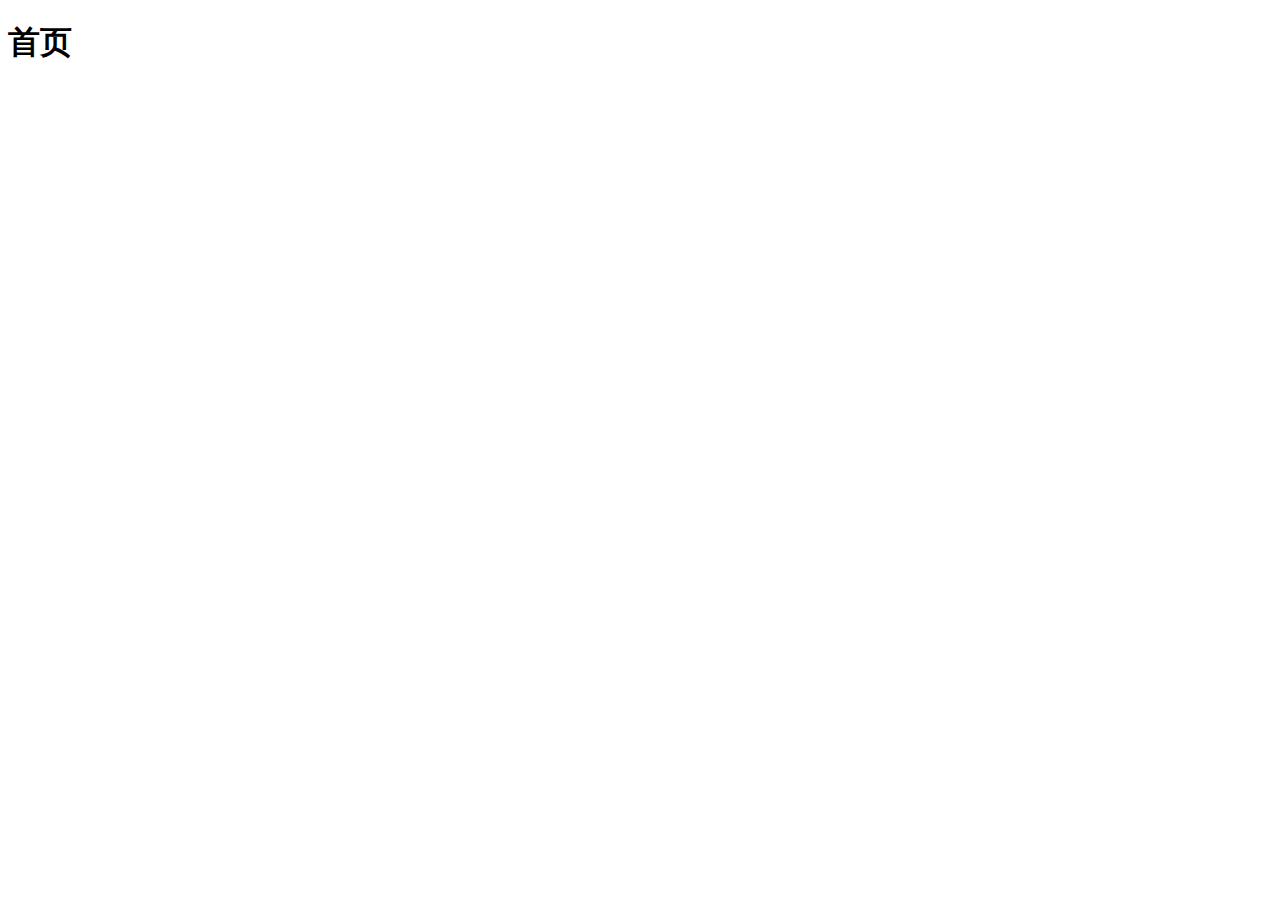
==== index.html @ f30784cc "完成了注册和登录功能" ====
<!DOCTYPE html>
<html lang="en">
<head>
    <meta charset="UTF-8">
    <meta http-equiv="X-UA-Compatible" content="IE=edge">
    <meta name="viewport" content="width=device-width, initial-scale=1.0">
    <title>Document</title>
</head>
<body>
    <h1>首页</h1>
</body>
</html>
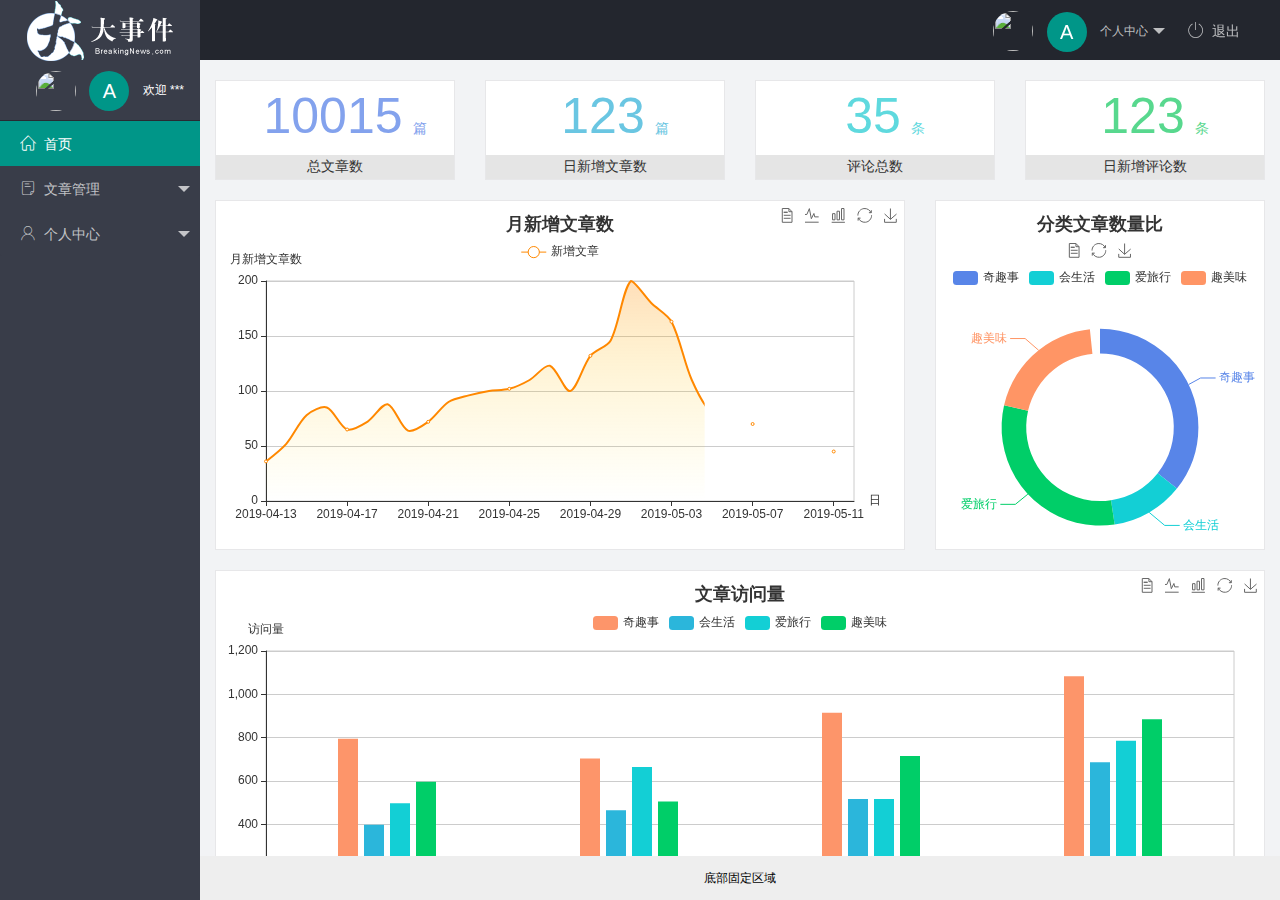
==== commit 99aac4cf: "添加了index信息" ====
--- a/index.html
+++ b/index.html
@@ -1,12 +1,91 @@
 <!DOCTYPE html>
 <html lang="en">
+
 <head>
-    <meta charset="UTF-8">
-    <meta http-equiv="X-UA-Compatible" content="IE=edge">
-    <meta name="viewport" content="width=device-width, initial-scale=1.0">
+    <meta charset="UTF-8" />
+    <meta http-equiv="X-UA-Compatible" content="IE=edge" />
+    <meta name="viewport" content="width=device-width, initial-scale=1.0" />
     <title>Document</title>
+    <link rel="stylesheet" href="/assets/lib/layui/css/layui.css" />
+    <link rel="stylesheet" href="/assets/fonts/iconfont.css">
+    <link rel="stylesheet" href="/assets/css/index.css">
 </head>
+
 <body>
-    <h1>首页</h1>
+    <div class="layui-layout layui-layout-admin">
+        <!-- 内容头部区域 -->
+        <div class="layui-header">
+            <div class="layui-logo layui-hide-xs layui-bg-black">
+                <img src="/assets/images/logo.png" alt="" />
+            </div>
+
+            <ul class="layui-nav layui-layout-right">
+                <li class="layui-nav-item layui-hide layui-show-md-inline-block">
+                    <!-- 右侧导航栏上面头像 -->
+                    <a href="javascript:;" class="userinfo">
+                        <img src="http://t.cn/RCzsdCq" class="layui-nav-img" />
+                        <span class="text-avatar">A</span>
+                        个人中心
+                    </a>
+                    <dl class="layui-nav-child">
+                        <dd><a href="">基本资料</a></dd>
+                        <dd><a href="">更换头像</a></dd>
+                        <dd><a href="">重置密码</a></dd>
+                    </dl>
+                </li>
+                <li class="layui-nav-item" lay-header-event="menuRight" lay-unselect>
+                    <a href="javascript:;" id="btnlogout"><span class="iconfont icon-tuichu"></span>退出</a>
+                </li>
+            </ul>
+        </div>
+
+        <!-- 内容侧边栏区域 -->
+        <div class="layui-side layui-bg-black">
+            <div class="layui-side-scroll">
+                <!-- 左侧侧边栏上面头像 -->
+                <div class="userinfo">
+                    <img src="http://t.cn/RCzsdCq" class="layui-nav-img" />
+                    <span class="text-avatar">A</span>
+                    <span id="welcome">欢迎 ***</span>
+                </div>
+                <!-- 左侧导航区域（可配合layui已有的垂直导航） -->
+                <ul class="layui-nav layui-nav-tree" lay-shrink="all">
+                    <li class="layui-nav-item layui-this"><a href="/home/dashboard.html" target="fm"><span
+                                class="iconfont icon-home"></span>首页</a></li>
+                    <li class="layui-nav-item">
+                        <a class="" href="javascript:;"><span class="iconfont icon-16"></span>文章管理</a>
+                        <dl class="layui-nav-child">
+                            <dd><a href="javascript:;"><i class="layui-icon layui-icon-app"></i>文章类别</a></dd>
+                            <dd><a href="javascript:;"><i class="layui-icon layui-icon-app"></i>文章列表</a></dd>
+                            <dd><a href="javascript:;"><i class="layui-icon layui-icon-app"></i>发布文章</a></dd>
+                        </dl>
+                    </li>
+                    <li class="layui-nav-item">
+                        <a href="javascript:;"><span class="iconfont icon-user"></span>个人中心</a>
+                        <dl class="layui-nav-child">
+                            <dd><a href="javascript:;"><i class="layui-icon layui-icon-app"></i>基本资料</a></dd>
+                            <dd><a href="javascript:;"><i class="layui-icon layui-icon-app"></i>更换头像</a></dd>
+                            <dd><a href="javascript:;"><i class="layui-icon layui-icon-app"></i>重置密码</a></dd>
+                        </dl>
+                    </li>
+                </ul>
+            </div>
+        </div>
+
+        <div class="layui-body">
+            <!-- 内容主体区域 -->
+            <iframe name="fm" src="/home/dashboard.html" frameborder="0"></iframe>
+        </div>
+
+        <div class="layui-footer">
+            <!-- 底部固定区域 -->
+            底部固定区域
+        </div>
+    </div>
+    <script src="/assets/lib/layui/layui.all.js"></script>
+    <script src="/assets/lib/jquery.js"></script>
+    <script src="/assets/js/baseAPI.js"></script>
+    <script src="/assets/js/index.js"></script>
 </body>
+
 </html>--- a/assets/lib/layui/css/layui.css
+++ b/assets/lib/layui/css/layui.css
@@ -0,0 +1,2 @@
+/** layui-v2.5.5 MIT License By https://www.layui.com */
+ .layui-inline,img{display:inline-block;vertical-align:middle}h1,h2,h3,h4,h5,h6{font-weight:400}.layui-edge,.layui-header,.layui-inline,.layui-main{position:relative}.layui-body,.layui-edge,.layui-elip{overflow:hidden}.layui-btn,.layui-edge,.layui-inline,img{vertical-align:middle}.layui-btn,.layui-disabled,.layui-icon,.layui-unselect{-moz-user-select:none;-webkit-user-select:none;-ms-user-select:none}.layui-elip,.layui-form-checkbox span,.layui-form-pane .layui-form-label{text-overflow:ellipsis;white-space:nowrap}.layui-breadcrumb,.layui-tree-btnGroup{visibility:hidden}blockquote,body,button,dd,div,dl,dt,form,h1,h2,h3,h4,h5,h6,input,li,ol,p,pre,td,textarea,th,ul{margin:0;padding:0;-webkit-tap-highlight-color:rgba(0,0,0,0)}a:active,a:hover{outline:0}img{border:none}li{list-style:none}table{border-collapse:collapse;border-spacing:0}h4,h5,h6{font-size:100%}button,input,optgroup,option,select,textarea{font-family:inherit;font-size:inherit;font-style:inherit;font-weight:inherit;outline:0}pre{white-space:pre-wrap;white-space:-moz-pre-wrap;white-space:-pre-wrap;white-space:-o-pre-wrap;word-wrap:break-word}body{line-height:24px;font:14px Helvetica Neue,Helvetica,PingFang SC,Tahoma,Arial,sans-serif}hr{height:1px;margin:10px 0;border:0;clear:both}a{color:#333;text-decoration:none}a:hover{color:#777}a cite{font-style:normal;*cursor:pointer}.layui-border-box,.layui-border-box *{box-sizing:border-box}.layui-box,.layui-box *{box-sizing:content-box}.layui-clear{clear:both;*zoom:1}.layui-clear:after{content:'\20';clear:both;*zoom:1;display:block;height:0}.layui-inline{*display:inline;*zoom:1}.layui-edge{display:inline-block;width:0;height:0;border-width:6px;border-style:dashed;border-color:transparent}.layui-edge-top{top:-4px;border-bottom-color:#999;border-bottom-style:solid}.layui-edge-right{border-left-color:#999;border-left-style:solid}.layui-edge-bottom{top:2px;border-top-color:#999;border-top-style:solid}.layui-edge-left{border-right-color:#999;border-right-style:solid}.layui-disabled,.layui-disabled:hover{color:#d2d2d2!important;cursor:not-allowed!important}.layui-circle{border-radius:100%}.layui-show{display:block!important}.layui-hide{display:none!important}@font-face{font-family:layui-icon;src:url(../font/iconfont.eot?v=250);src:url(../font/iconfont.eot?v=250#iefix) format('embedded-opentype'),url(../font/iconfont.woff2?v=250) format('woff2'),url(../font/iconfont.woff?v=250) format('woff'),url(../font/iconfont.ttf?v=250) format('truetype'),url(../font/iconfont.svg?v=250#layui-icon) format('svg')}.layui-icon{font-family:layui-icon!important;font-size:16px;font-style:normal;-webkit-font-smoothing:antialiased;-moz-osx-font-smoothing:grayscale}.layui-icon-reply-fill:before{content:"\e611"}.layui-icon-set-fill:before{content:"\e614"}.layui-icon-menu-fill:before{content:"\e60f"}.layui-icon-search:before{content:"\e615"}.layui-icon-share:before{content:"\e641"}.layui-icon-set-sm:before{content:"\e620"}.layui-icon-engine:before{content:"\e628"}.layui-icon-close:before{content:"\1006"}.layui-icon-close-fill:before{content:"\1007"}.layui-icon-chart-screen:before{content:"\e629"}.layui-icon-star:before{content:"\e600"}.layui-icon-circle-dot:before{content:"\e617"}.layui-icon-chat:before{content:"\e606"}.layui-icon-release:before{content:"\e609"}.layui-icon-list:before{content:"\e60a"}.layui-icon-chart:before{content:"\e62c"}.layui-icon-ok-circle:before{content:"\1005"}.layui-icon-layim-theme:before{content:"\e61b"}.layui-icon-table:before{content:"\e62d"}.layui-icon-right:before{content:"\e602"}.layui-icon-left:before{content:"\e603"}.layui-icon-cart-simple:before{content:"\e698"}.layui-icon-face-cry:before{content:"\e69c"}.layui-icon-face-smile:before{content:"\e6af"}.layui-icon-survey:before{content:"\e6b2"}.layui-icon-tree:before{content:"\e62e"}.layui-icon-upload-circle:before{content:"\e62f"}.layui-icon-add-circle:before{content:"\e61f"}.layui-icon-download-circle:before{content:"\e601"}.layui-icon-templeate-1:before{content:"\e630"}.layui-icon-util:before{content:"\e631"}.layui-icon-face-surprised:before{content:"\e664"}.layui-icon-edit:before{content:"\e642"}.layui-icon-speaker:before{content:"\e645"}.layui-icon-down:before{content:"\e61a"}.layui-icon-file:before{content:"\e621"}.layui-icon-layouts:before{content:"\e632"}.layui-icon-rate-half:before{content:"\e6c9"}.layui-icon-add-circle-fine:before{content:"\e608"}.layui-icon-prev-circle:before{content:"\e633"}.layui-icon-read:before{content:"\e705"}.layui-icon-404:before{content:"\e61c"}.layui-icon-carousel:before{content:"\e634"}.layui-icon-help:before{content:"\e607"}.layui-icon-code-circle:before{content:"\e635"}.layui-icon-water:before{content:"\e636"}.layui-icon-username:before{content:"\e66f"}.layui-icon-find-fill:before{content:"\e670"}.layui-icon-about:before{content:"\e60b"}.layui-icon-location:before{content:"\e715"}.layui-icon-up:before{content:"\e619"}.layui-icon-pause:before{content:"\e651"}.layui-icon-date:before{content:"\e637"}.layui-icon-layim-uploadfile:before{content:"\e61d"}.layui-icon-delete:before{content:"\e640"}.layui-icon-play:before{content:"\e652"}.layui-icon-top:before{content:"\e604"}.layui-icon-friends:before{content:"\e612"}.layui-icon-refresh-3:before{content:"\e9aa"}.layui-icon-ok:before{content:"\e605"}.layui-icon-layer:before{content:"\e638"}.layui-icon-face-smile-fine:before{content:"\e60c"}.layui-icon-dollar:before{content:"\e659"}.layui-icon-group:before{content:"\e613"}.layui-icon-layim-download:before{content:"\e61e"}.layui-icon-picture-fine:before{content:"\e60d"}.layui-icon-link:before{content:"\e64c"}.layui-icon-diamond:before{content:"\e735"}.layui-icon-log:before{content:"\e60e"}.layui-icon-rate-solid:before{content:"\e67a"}.layui-icon-fonts-del:before{content:"\e64f"}.layui-icon-unlink:before{content:"\e64d"}.layui-icon-fonts-clear:before{content:"\e639"}.layui-icon-triangle-r:before{content:"\e623"}.layui-icon-circle:before{content:"\e63f"}.layui-icon-radio:before{content:"\e643"}.layui-icon-align-center:before{content:"\e647"}.layui-icon-align-right:before{content:"\e648"}.layui-icon-align-left:before{content:"\e649"}.layui-icon-loading-1:before{content:"\e63e"}.layui-icon-return:before{content:"\e65c"}.layui-icon-fonts-strong:before{content:"\e62b"}.layui-icon-upload:before{content:"\e67c"}.layui-icon-dialogue:before{content:"\e63a"}.layui-icon-video:before{content:"\e6ed"}.layui-icon-headset:before{content:"\e6fc"}.layui-icon-cellphone-fine:before{content:"\e63b"}.layui-icon-add-1:before{content:"\e654"}.layui-icon-face-smile-b:before{content:"\e650"}.layui-icon-fonts-html:before{content:"\e64b"}.layui-icon-form:before{content:"\e63c"}.layui-icon-cart:before{content:"\e657"}.layui-icon-camera-fill:before{content:"\e65d"}.layui-icon-tabs:before{content:"\e62a"}.layui-icon-fonts-code:before{content:"\e64e"}.layui-icon-fire:before{content:"\e756"}.layui-icon-set:before{content:"\e716"}.layui-icon-fonts-u:before{content:"\e646"}.layui-icon-triangle-d:before{content:"\e625"}.layui-icon-tips:before{content:"\e702"}.layui-icon-picture:before{content:"\e64a"}.layui-icon-more-vertical:before{content:"\e671"}.layui-icon-flag:before{content:"\e66c"}.layui-icon-loading:before{content:"\e63d"}.layui-icon-fonts-i:before{content:"\e644"}.layui-icon-refresh-1:before{content:"\e666"}.layui-icon-rmb:before{content:"\e65e"}.layui-icon-home:before{content:"\e68e"}.layui-icon-user:before{content:"\e770"}.layui-icon-notice:before{content:"\e667"}.layui-icon-login-weibo:before{content:"\e675"}.layui-icon-voice:before{content:"\e688"}.layui-icon-upload-drag:before{content:"\e681"}.layui-icon-login-qq:before{content:"\e676"}.layui-icon-snowflake:before{content:"\e6b1"}.layui-icon-file-b:before{content:"\e655"}.layui-icon-template:before{content:"\e663"}.layui-icon-auz:before{content:"\e672"}.layui-icon-console:before{content:"\e665"}.layui-icon-app:before{content:"\e653"}.layui-icon-prev:before{content:"\e65a"}.layui-icon-website:before{content:"\e7ae"}.layui-icon-next:before{content:"\e65b"}.layui-icon-component:before{content:"\e857"}.layui-icon-more:before{content:"\e65f"}.layui-icon-login-wechat:before{content:"\e677"}.layui-icon-shrink-right:before{content:"\e668"}.layui-icon-spread-left:before{content:"\e66b"}.layui-icon-camera:before{content:"\e660"}.layui-icon-note:before{content:"\e66e"}.layui-icon-refresh:before{content:"\e669"}.layui-icon-female:before{content:"\e661"}.layui-icon-male:before{content:"\e662"}.layui-icon-password:before{content:"\e673"}.layui-icon-senior:before{content:"\e674"}.layui-icon-theme:before{content:"\e66a"}.layui-icon-tread:before{content:"\e6c5"}.layui-icon-praise:before{content:"\e6c6"}.layui-icon-star-fill:before{content:"\e658"}.layui-icon-rate:before{content:"\e67b"}.layui-icon-template-1:before{content:"\e656"}.layui-icon-vercode:before{content:"\e679"}.layui-icon-cellphone:before{content:"\e678"}.layui-icon-screen-full:before{content:"\e622"}.layui-icon-screen-restore:before{content:"\e758"}.layui-icon-cols:before{content:"\e610"}.layui-icon-export:before{content:"\e67d"}.layui-icon-print:before{content:"\e66d"}.layui-icon-slider:before{content:"\e714"}.layui-icon-addition:before{content:"\e624"}.layui-icon-subtraction:before{content:"\e67e"}.layui-icon-service:before{content:"\e626"}.layui-icon-transfer:before{content:"\e691"}.layui-main{width:1140px;margin:0 auto}.layui-header{z-index:1000;height:60px}.layui-header a:hover{transition:all .5s;-webkit-transition:all .5s}.layui-side{position:fixed;left:0;top:0;bottom:0;z-index:999;width:200px;overflow-x:hidden}.layui-side-scroll{position:relative;width:220px;height:100%;overflow-x:hidden}.layui-body{position:absolute;left:200px;right:0;top:0;bottom:0;z-index:998;width:auto;overflow-y:auto;box-sizing:border-box}.layui-layout-body{overflow:hidden}.layui-layout-admin .layui-header{background-color:#23262E}.layui-layout-admin .layui-side{top:60px;width:200px;overflow-x:hidden}.layui-layout-admin .layui-body{position:fixed;top:60px;bottom:44px}.layui-layout-admin .layui-main{width:auto;margin:0 15px}.layui-layout-admin .layui-footer{position:fixed;left:200px;right:0;bottom:0;height:44px;line-height:44px;padding:0 15px;background-color:#eee}.layui-layout-admin .layui-logo{position:absolute;left:0;top:0;width:200px;height:100%;line-height:60px;text-align:center;color:#009688;font-size:16px}.layui-layout-admin .layui-header .layui-nav{background:0 0}.layui-layout-left{position:absolute!important;left:200px;top:0}.layui-layout-right{position:absolute!important;right:0;top:0}.layui-container{position:relative;margin:0 auto;padding:0 15px;box-sizing:border-box}.layui-fluid{position:relative;margin:0 auto;padding:0 15px}.layui-row:after,.layui-row:before{content:'';display:block;clear:both}.layui-col-lg1,.layui-col-lg10,.layui-col-lg11,.layui-col-lg12,.layui-col-lg2,.layui-col-lg3,.layui-col-lg4,.layui-col-lg5,.layui-col-lg6,.layui-col-lg7,.layui-col-lg8,.layui-col-lg9,.layui-col-md1,.layui-col-md10,.layui-col-md11,.layui-col-md12,.layui-col-md2,.layui-col-md3,.layui-col-md4,.layui-col-md5,.layui-col-md6,.layui-col-md7,.layui-col-md8,.layui-col-md9,.layui-col-sm1,.layui-col-sm10,.layui-col-sm11,.layui-col-sm12,.layui-col-sm2,.layui-col-sm3,.layui-col-sm4,.layui-col-sm5,.layui-col-sm6,.layui-col-sm7,.layui-col-sm8,.layui-col-sm9,.layui-col-xs1,.layui-col-xs10,.layui-col-xs11,.layui-col-xs12,.layui-col-xs2,.layui-col-xs3,.layui-col-xs4,.layui-col-xs5,.layui-col-xs6,.layui-col-xs7,.layui-col-xs8,.layui-col-xs9{position:relative;display:block;box-sizing:border-box}.layui-col-xs1,.layui-col-xs10,.layui-col-xs11,.layui-col-xs12,.layui-col-xs2,.layui-col-xs3,.layui-col-xs4,.layui-col-xs5,.layui-col-xs6,.layui-col-xs7,.layui-col-xs8,.layui-col-xs9{float:left}.layui-col-xs1{width:8.33333333%}.layui-col-xs2{width:16.66666667%}.layui-col-xs3{width:25%}.layui-col-xs4{width:33.33333333%}.layui-col-xs5{width:41.66666667%}.layui-col-xs6{width:50%}.layui-col-xs7{width:58.33333333%}.layui-col-xs8{width:66.66666667%}.layui-col-xs9{width:75%}.layui-col-xs10{width:83.33333333%}.layui-col-xs11{width:91.66666667%}.layui-col-xs12{width:100%}.layui-col-xs-offset1{margin-left:8.33333333%}.layui-col-xs-offset2{margin-left:16.66666667%}.layui-col-xs-offset3{margin-left:25%}.layui-col-xs-offset4{margin-left:33.33333333%}.layui-col-xs-offset5{margin-left:41.66666667%}.layui-col-xs-offset6{margin-left:50%}.layui-col-xs-offset7{margin-left:58.33333333%}.layui-col-xs-offset8{margin-left:66.66666667%}.layui-col-xs-offset9{margin-left:75%}.layui-col-xs-offset10{margin-left:83.33333333%}.layui-col-xs-offset11{margin-left:91.66666667%}.layui-col-xs-offset12{margin-left:100%}@media screen and (max-width:768px){.layui-hide-xs{display:none!important}.layui-show-xs-block{display:block!important}.layui-show-xs-inline{display:inline!important}.layui-show-xs-inline-block{display:inline-block!important}}@media screen and (min-width:768px){.layui-container{width:750px}.layui-hide-sm{display:none!important}.layui-show-sm-block{display:block!important}.layui-show-sm-inline{display:inline!important}.layui-show-sm-inline-block{display:inline-block!important}.layui-col-sm1,.layui-col-sm10,.layui-col-sm11,.layui-col-sm12,.layui-col-sm2,.layui-col-sm3,.layui-col-sm4,.layui-col-sm5,.layui-col-sm6,.layui-col-sm7,.layui-col-sm8,.layui-col-sm9{float:left}.layui-col-sm1{width:8.33333333%}.layui-col-sm2{width:16.66666667%}.layui-col-sm3{width:25%}.layui-col-sm4{width:33.33333333%}.layui-col-sm5{width:41.66666667%}.layui-col-sm6{width:50%}.layui-col-sm7{width:58.33333333%}.layui-col-sm8{width:66.66666667%}.layui-col-sm9{width:75%}.layui-col-sm10{width:83.33333333%}.layui-col-sm11{width:91.66666667%}.layui-col-sm12{width:100%}.layui-col-sm-offset1{margin-left:8.33333333%}.layui-col-sm-offset2{margin-left:16.66666667%}.layui-col-sm-offset3{margin-left:25%}.layui-col-sm-offset4{margin-left:33.33333333%}.layui-col-sm-offset5{margin-left:41.66666667%}.layui-col-sm-offset6{margin-left:50%}.layui-col-sm-offset7{margin-left:58.33333333%}.layui-col-sm-offset8{margin-left:66.66666667%}.layui-col-sm-offset9{margin-left:75%}.layui-col-sm-offset10{margin-left:83.33333333%}.layui-col-sm-offset11{margin-left:91.66666667%}.layui-col-sm-offset12{margin-left:100%}}@media screen and (min-width:992px){.layui-container{width:970px}.layui-hide-md{display:none!important}.layui-show-md-block{display:block!important}.layui-show-md-inline{display:inline!important}.layui-show-md-inline-block{display:inline-block!important}.layui-col-md1,.layui-col-md10,.layui-col-md11,.layui-col-md12,.layui-col-md2,.layui-col-md3,.layui-col-md4,.layui-col-md5,.layui-col-md6,.layui-col-md7,.layui-col-md8,.layui-col-md9{float:left}.layui-col-md1{width:8.33333333%}.layui-col-md2{width:16.66666667%}.layui-col-md3{width:25%}.layui-col-md4{width:33.33333333%}.layui-col-md5{width:41.66666667%}.layui-col-md6{width:50%}.layui-col-md7{width:58.33333333%}.layui-col-md8{width:66.66666667%}.layui-col-md9{width:75%}.layui-col-md10{width:83.33333333%}.layui-col-md11{width:91.66666667%}.layui-col-md12{width:100%}.layui-col-md-offset1{margin-left:8.33333333%}.layui-col-md-offset2{margin-left:16.66666667%}.layui-col-md-offset3{margin-left:25%}.layui-col-md-offset4{margin-left:33.33333333%}.layui-col-md-offset5{margin-left:41.66666667%}.layui-col-md-offset6{margin-left:50%}.layui-col-md-offset7{margin-left:58.33333333%}.layui-col-md-offset8{margin-left:66.66666667%}.layui-col-md-offset9{margin-left:75%}.layui-col-md-offset10{margin-left:83.33333333%}.layui-col-md-offset11{margin-left:91.66666667%}.layui-col-md-offset12{margin-left:100%}}@media screen and (min-width:1200px){.layui-container{width:1170px}.layui-hide-lg{display:none!important}.layui-show-lg-block{display:block!important}.layui-show-lg-inline{display:inline!important}.layui-show-lg-inline-block{display:inline-block!important}.layui-col-lg1,.layui-col-lg10,.layui-col-lg11,.layui-col-lg12,.layui-col-lg2,.layui-col-lg3,.layui-col-lg4,.layui-col-lg5,.layui-col-lg6,.layui-col-lg7,.layui-col-lg8,.layui-col-lg9{float:left}.layui-col-lg1{width:8.33333333%}.layui-col-lg2{width:16.66666667%}.layui-col-lg3{width:25%}.layui-col-lg4{width:33.33333333%}.layui-col-lg5{width:41.66666667%}.layui-col-lg6{width:50%}.layui-col-lg7{width:58.33333333%}.layui-col-lg8{width:66.66666667%}.layui-col-lg9{width:75%}.layui-col-lg10{width:83.33333333%}.layui-col-lg11{width:91.66666667%}.layui-col-lg12{width:100%}.layui-col-lg-offset1{margin-left:8.33333333%}.layui-col-lg-offset2{margin-left:16.66666667%}.layui-col-lg-offset3{margin-left:25%}.layui-col-lg-offset4{margin-left:33.33333333%}.layui-col-lg-offset5{margin-left:41.66666667%}.layui-col-lg-offset6{margin-left:50%}.layui-col-lg-offset7{margin-left:58.33333333%}.layui-col-lg-offset8{margin-left:66.66666667%}.layui-col-lg-offset9{margin-left:75%}.layui-col-lg-offset10{margin-left:83.33333333%}.layui-col-lg-offset11{margin-left:91.66666667%}.layui-col-lg-offset12{margin-left:100%}}.layui-col-space1{margin:-.5px}.layui-col-space1>*{padding:.5px}.layui-col-space3{margin:-1.5px}.layui-col-space3>*{padding:1.5px}.layui-col-space5{margin:-2.5px}.layui-col-space5>*{padding:2.5px}.layui-col-space8{margin:-3.5px}.layui-col-space8>*{padding:3.5px}.layui-col-space10{margin:-5px}.layui-col-space10>*{padding:5px}.layui-col-space12{margin:-6px}.layui-col-space12>*{padding:6px}.layui-col-space15{margin:-7.5px}.layui-col-space15>*{padding:7.5px}.layui-col-space18{margin:-9px}.layui-col-space18>*{padding:9px}.layui-col-space20{margin:-10px}.layui-col-space20>*{padding:10px}.layui-col-space22{margin:-11px}.layui-col-space22>*{padding:11px}.layui-col-space25{margin:-12.5px}.layui-col-space25>*{padding:12.5px}.layui-col-space30{margin:-15px}.layui-col-space30>*{padding:15px}.layui-btn,.layui-input,.layui-select,.layui-textarea,.layui-upload-button{outline:0;-webkit-appearance:none;transition:all .3s;-webkit-transition:all .3s;box-sizing:border-box}.layui-elem-quote{margin-bottom:10px;padding:15px;line-height:22px;border-left:5px solid #009688;border-radius:0 2px 2px 0;background-color:#f2f2f2}.layui-quote-nm{border-style:solid;border-width:1px 1px 1px 5px;background:0 0}.layui-elem-field{margin-bottom:10px;padding:0;border-width:1px;border-style:solid}.layui-elem-field legend{margin-left:20px;padding:0 10px;font-size:20px;font-weight:300}.layui-field-title{margin:10px 0 20px;border-width:1px 0 0}.layui-field-box{padding:10px 15px}.layui-field-title .layui-field-box{padding:10px 0}.layui-progress{position:relative;height:6px;border-radius:20px;background-color:#e2e2e2}.layui-progress-bar{position:absolute;left:0;top:0;width:0;max-width:100%;height:6px;border-radius:20px;text-align:right;background-color:#5FB878;transition:all .3s;-webkit-transition:all .3s}.layui-progress-big,.layui-progress-big .layui-progress-bar{height:18px;line-height:18px}.layui-progress-text{position:relative;top:-20px;line-height:18px;font-size:12px;color:#666}.layui-progress-big .layui-progress-text{position:static;padding:0 10px;color:#fff}.layui-collapse{border-width:1px;border-style:solid;border-radius:2px}.layui-colla-content,.layui-colla-item{border-top-width:1px;border-top-style:solid}.layui-colla-item:first-child{border-top:none}.layui-colla-title{position:relative;height:42px;line-height:42px;padding:0 15px 0 35px;color:#333;background-color:#f2f2f2;cursor:pointer;font-size:14px;overflow:hidden}.layui-colla-content{display:none;padding:10px 15px;line-height:22px;color:#666}.layui-colla-icon{position:absolute;left:15px;top:0;font-size:14px}.layui-card{margin-bottom:15px;border-radius:2px;background-color:#fff;box-shadow:0 1px 2px 0 rgba(0,0,0,.05)}.layui-card:last-child{margin-bottom:0}.layui-card-header{position:relative;height:42px;line-height:42px;padding:0 15px;border-bottom:1px solid #f6f6f6;color:#333;border-radius:2px 2px 0 0;font-size:14px}.layui-bg-black,.layui-bg-blue,.layui-bg-cyan,.layui-bg-green,.layui-bg-orange,.layui-bg-red{color:#fff!important}.layui-card-body{position:relative;padding:10px 15px;line-height:24px}.layui-card-body[pad15]{padding:15px}.layui-card-body[pad20]{padding:20px}.layui-card-body .layui-table{margin:5px 0}.layui-card .layui-tab{margin:0}.layui-panel-window{position:relative;padding:15px;border-radius:0;border-top:5px solid #E6E6E6;background-color:#fff}.layui-auxiliar-moving{position:fixed;left:0;right:0;top:0;bottom:0;width:100%;height:100%;background:0 0;z-index:9999999999}.layui-form-label,.layui-form-mid,.layui-form-select,.layui-input-block,.layui-input-inline,.layui-textarea{position:relative}.layui-bg-red{background-color:#FF5722!important}.layui-bg-orange{background-color:#FFB800!important}.layui-bg-green{background-color:#009688!important}.layui-bg-cyan{background-color:#2F4056!important}.layui-bg-blue{background-color:#1E9FFF!important}.layui-bg-black{background-color:#393D49!important}.layui-bg-gray{background-color:#eee!important;color:#666!important}.layui-badge-rim,.layui-colla-content,.layui-colla-item,.layui-collapse,.layui-elem-field,.layui-form-pane .layui-form-item[pane],.layui-form-pane .layui-form-label,.layui-input,.layui-layedit,.layui-layedit-tool,.layui-quote-nm,.layui-select,.layui-tab-bar,.layui-tab-card,.layui-tab-title,.layui-tab-title .layui-this:after,.layui-textarea{border-color:#e6e6e6}.layui-timeline-item:before,hr{background-color:#e6e6e6}.layui-text{line-height:22px;font-size:14px;color:#666}.layui-text h1,.layui-text h2,.layui-text h3{font-weight:500;color:#333}.layui-text h1{font-size:30px}.layui-text h2{font-size:24px}.layui-text h3{font-size:18px}.layui-text a:not(.layui-btn){color:#01AAED}.layui-text a:not(.layui-btn):hover{text-decoration:underline}.layui-text ul{padding:5px 0 5px 15px}.layui-text ul li{margin-top:5px;list-style-type:disc}.layui-text em,.layui-word-aux{color:#999!important;padding:0 5px!important}.layui-btn{display:inline-block;height:38px;line-height:38px;padding:0 18px;background-color:#009688;color:#fff;white-space:nowrap;text-align:center;font-size:14px;border:none;border-radius:2px;cursor:pointer}.layui-btn:hover{opacity:.8;filter:alpha(opacity=80);color:#fff}.layui-btn:active{opacity:1;filter:alpha(opacity=100)}.layui-btn+.layui-btn{margin-left:10px}.layui-btn-container{font-size:0}.layui-btn-container .layui-btn{margin-right:10px;margin-bottom:10px}.layui-btn-container .layui-btn+.layui-btn{margin-left:0}.layui-table .layui-btn-container .layui-btn{margin-bottom:9px}.layui-btn-radius{border-radius:100px}.layui-btn .layui-icon{margin-right:3px;font-size:18px;vertical-align:bottom;vertical-align:middle\9}.layui-btn-primary{border:1px solid #C9C9C9;background-color:#fff;color:#555}.layui-btn-primary:hover{border-color:#009688;color:#333}.layui-btn-normal{background-color:#1E9FFF}.layui-btn-warm{background-color:#FFB800}.layui-btn-danger{background-color:#FF5722}.layui-btn-checked{background-color:#5FB878}.layui-btn-disabled,.layui-btn-disabled:active,.layui-btn-disabled:hover{border:1px solid #e6e6e6;background-color:#FBFBFB;color:#C9C9C9;cursor:not-allowed;opacity:1}.layui-btn-lg{height:44px;line-height:44px;padding:0 25px;font-size:16px}.layui-btn-sm{height:30px;line-height:30px;padding:0 10px;font-size:12px}.layui-btn-sm i{font-size:16px!important}.layui-btn-xs{height:22px;line-height:22px;padding:0 5px;font-size:12px}.layui-btn-xs i{font-size:14px!important}.layui-btn-group{display:inline-block;vertical-align:middle;font-size:0}.layui-btn-group .layui-btn{margin-left:0!important;margin-right:0!important;border-left:1px solid rgba(255,255,255,.5);border-radius:0}.layui-btn-group .layui-btn-primary{border-left:none}.layui-btn-group .layui-btn-primary:hover{border-color:#C9C9C9;color:#009688}.layui-btn-group .layui-btn:first-child{border-left:none;border-radius:2px 0 0 2px}.layui-btn-group .layui-btn-primary:first-child{border-left:1px solid #c9c9c9}.layui-btn-group .layui-btn:last-child{border-radius:0 2px 2px 0}.layui-btn-group .layui-btn+.layui-btn{margin-left:0}.layui-btn-group+.layui-btn-group{margin-left:10px}.layui-btn-fluid{width:100%}.layui-input,.layui-select,.layui-textarea{height:38px;line-height:1.3;line-height:38px\9;border-width:1px;border-style:solid;background-color:#fff;border-radius:2px}.layui-input::-webkit-input-placeholder,.layui-select::-webkit-input-placeholder,.layui-textarea::-webkit-input-placeholder{line-height:1.3}.layui-input,.layui-textarea{display:block;width:100%;padding-left:10px}.layui-input:hover,.layui-textarea:hover{border-color:#D2D2D2!important}.layui-input:focus,.layui-textarea:focus{border-color:#C9C9C9!important}.layui-textarea{min-height:100px;height:auto;line-height:20px;padding:6px 10px;resize:vertical}.layui-select{padding:0 10px}.layui-form input[type=checkbox],.layui-form input[type=radio],.layui-form select{display:none}.layui-form [lay-ignore]{display:initial}.layui-form-item{margin-bottom:15px;clear:both;*zoom:1}.layui-form-item:after{content:'\20';clear:both;*zoom:1;display:block;height:0}.layui-form-label{float:left;display:block;padding:9px 15px;width:80px;font-weight:400;line-height:20px;text-align:right}.layui-form-label-col{display:block;float:none;padding:9px 0;line-height:20px;text-align:left}.layui-form-item .layui-inline{margin-bottom:5px;margin-right:10px}.layui-input-block{margin-left:110px;min-height:36px}.layui-input-inline{display:inline-block;vertical-align:middle}.layui-form-item .layui-input-inline{float:left;width:190px;margin-right:10px}.layui-form-text .layui-input-inline{width:auto}.layui-form-mid{float:left;display:block;padding:9px 0!important;line-height:20px;margin-right:10px}.layui-form-danger+.layui-form-select .layui-input,.layui-form-danger:focus{border-color:#FF5722!important}.layui-form-select .layui-input{padding-right:30px;cursor:pointer}.layui-form-select .layui-edge{position:absolute;right:10px;top:50%;margin-top:-3px;cursor:pointer;border-width:6px;border-top-color:#c2c2c2;border-top-style:solid;transition:all .3s;-webkit-transition:all .3s}.layui-form-select dl{display:none;position:absolute;left:0;top:42px;padding:5px 0;z-index:899;min-width:100%;border:1px solid #d2d2d2;max-height:300px;overflow-y:auto;background-color:#fff;border-radius:2px;box-shadow:0 2px 4px rgba(0,0,0,.12);box-sizing:border-box}.layui-form-select dl dd,.layui-form-select dl dt{padding:0 10px;line-height:36px;white-space:nowrap;overflow:hidden;text-overflow:ellipsis}.layui-form-select dl dt{font-size:12px;color:#999}.layui-form-select dl dd{cursor:pointer}.layui-form-select dl dd:hover{background-color:#f2f2f2;-webkit-transition:.5s all;transition:.5s all}.layui-form-select .layui-select-group dd{padding-left:20px}.layui-form-select dl dd.layui-select-tips{padding-left:10px!important;color:#999}.layui-form-select dl dd.layui-this{background-color:#5FB878;color:#fff}.layui-form-checkbox,.layui-form-select dl dd.layui-disabled{background-color:#fff}.layui-form-selected dl{display:block}.layui-form-checkbox,.layui-form-checkbox *,.layui-form-switch{display:inline-block;vertical-align:middle}.layui-form-selected .layui-edge{margin-top:-9px;-webkit-transform:rotate(180deg);transform:rotate(180deg);margin-top:-3px\9}:root .layui-form-selected .layui-edge{margin-top:-9px\0/IE9}.layui-form-selectup dl{top:auto;bottom:42px}.layui-select-none{margin:5px 0;text-align:center;color:#999}.layui-select-disabled .layui-disabled{border-color:#eee!important}.layui-select-disabled .layui-edge{border-top-color:#d2d2d2}.layui-form-checkbox{position:relative;height:30px;line-height:30px;margin-right:10px;padding-right:30px;cursor:pointer;font-size:0;-webkit-transition:.1s linear;transition:.1s linear;box-sizing:border-box}.layui-form-checkbox span{padding:0 10px;height:100%;font-size:14px;border-radius:2px 0 0 2px;background-color:#d2d2d2;color:#fff;overflow:hidden}.layui-form-checkbox:hover span{background-color:#c2c2c2}.layui-form-checkbox i{position:absolute;right:0;top:0;width:30px;height:28px;border:1px solid #d2d2d2;border-left:none;border-radius:0 2px 2px 0;color:#fff;font-size:20px;text-align:center}.layui-form-checkbox:hover i{border-color:#c2c2c2;color:#c2c2c2}.layui-form-checked,.layui-form-checked:hover{border-color:#5FB878}.layui-form-checked span,.layui-form-checked:hover span{background-color:#5FB878}.layui-form-checked i,.layui-form-checked:hover i{color:#5FB878}.layui-form-item .layui-form-checkbox{margin-top:4px}.layui-form-checkbox[lay-skin=primary]{height:auto!important;line-height:normal!important;min-width:18px;min-height:18px;border:none!important;margin-right:0;padding-left:28px;padding-right:0;background:0 0}.layui-form-checkbox[lay-skin=primary] span{padding-left:0;padding-right:15px;line-height:18px;background:0 0;color:#666}.layui-form-checkbox[lay-skin=primary] i{right:auto;left:0;width:16px;height:16px;line-height:16px;border:1px solid #d2d2d2;font-size:12px;border-radius:2px;background-color:#fff;-webkit-transition:.1s linear;transition:.1s linear}.layui-form-checkbox[lay-skin=primary]:hover i{border-color:#5FB878;color:#fff}.layui-form-checked[lay-skin=primary] i{border-color:#5FB878!important;background-color:#5FB878;color:#fff}.layui-checkbox-disbaled[lay-skin=primary] span{background:0 0!important;color:#c2c2c2}.layui-checkbox-disbaled[lay-skin=primary]:hover i{border-color:#d2d2d2}.layui-form-item .layui-form-checkbox[lay-skin=primary]{margin-top:10px}.layui-form-switch{position:relative;height:22px;line-height:22px;min-width:35px;padding:0 5px;margin-top:8px;border:1px solid #d2d2d2;border-radius:20px;cursor:pointer;background-color:#fff;-webkit-transition:.1s linear;transition:.1s linear}.layui-form-switch i{position:absolute;left:5px;top:3px;width:16px;height:16px;border-radius:20px;background-color:#d2d2d2;-webkit-transition:.1s linear;transition:.1s linear}.layui-form-switch em{position:relative;top:0;width:25px;margin-left:21px;padding:0!important;text-align:center!important;color:#999!important;font-style:normal!important;font-size:12px}.layui-form-onswitch{border-color:#5FB878;background-color:#5FB878}.layui-checkbox-disbaled,.layui-checkbox-disbaled i{border-color:#e2e2e2!important}.layui-form-onswitch i{left:100%;margin-left:-21px;background-color:#fff}.layui-form-onswitch em{margin-left:5px;margin-right:21px;color:#fff!important}.layui-checkbox-disbaled span{background-color:#e2e2e2!important}.layui-checkbox-disbaled:hover i{color:#fff!important}[lay-radio]{display:none}.layui-form-radio,.layui-form-radio *{display:inline-block;vertical-align:middle}.layui-form-radio{line-height:28px;margin:6px 10px 0 0;padding-right:10px;cursor:pointer;font-size:0}.layui-form-radio *{font-size:14px}.layui-form-radio>i{margin-right:8px;font-size:22px;color:#c2c2c2}.layui-form-radio>i:hover,.layui-form-radioed>i{color:#5FB878}.layui-radio-disbaled>i{color:#e2e2e2!important}.layui-form-pane .layui-form-label{width:110px;padding:8px 15px;height:38px;line-height:20px;border-width:1px;border-style:solid;border-radius:2px 0 0 2px;text-align:center;background-color:#FBFBFB;overflow:hidden;box-sizing:border-box}.layui-form-pane .layui-input-inline{margin-left:-1px}.layui-form-pane .layui-input-block{margin-left:110px;left:-1px}.layui-form-pane .layui-input{border-radius:0 2px 2px 0}.layui-form-pane .layui-form-text .layui-form-label{float:none;width:100%;border-radius:2px;box-sizing:border-box;text-align:left}.layui-form-pane .layui-form-text .layui-input-inline{display:block;margin:0;top:-1px;clear:both}.layui-form-pane .layui-form-text .layui-input-block{margin:0;left:0;top:-1px}.layui-form-pane .layui-form-text .layui-textarea{min-height:100px;border-radius:0 0 2px 2px}.layui-form-pane .layui-form-checkbox{margin:4px 0 4px 10px}.layui-form-pane .layui-form-radio,.layui-form-pane .layui-form-switch{margin-top:6px;margin-left:10px}.layui-form-pane .layui-form-item[pane]{position:relative;border-width:1px;border-style:solid}.layui-form-pane .layui-form-item[pane] .layui-form-label{position:absolute;left:0;top:0;height:100%;border-width:0 1px 0 0}.layui-form-pane .layui-form-item[pane] .layui-input-inline{margin-left:110px}@media screen and (max-width:450px){.layui-form-item .layui-form-label{text-overflow:ellipsis;overflow:hidden;white-space:nowrap}.layui-form-item .layui-inline{display:block;margin-right:0;margin-bottom:20px;clear:both}.layui-form-item .layui-inline:after{content:'\20';clear:both;display:block;height:0}.layui-form-item .layui-input-inline{display:block;float:none;left:-3px;width:auto;margin:0 0 10px 112px}.layui-form-item .layui-input-inline+.layui-form-mid{margin-left:110px;top:-5px;padding:0}.layui-form-item .layui-form-checkbox{margin-right:5px;margin-bottom:5px}}.layui-layedit{border-width:1px;border-style:solid;border-radius:2px}.layui-layedit-tool{padding:3px 5px;border-bottom-width:1px;border-bottom-style:solid;font-size:0}.layedit-tool-fixed{position:fixed;top:0;border-top:1px solid #e2e2e2}.layui-layedit-tool .layedit-tool-mid,.layui-layedit-tool .layui-icon{display:inline-block;vertical-align:middle;text-align:center;font-size:14px}.layui-layedit-tool .layui-icon{position:relative;width:32px;height:30px;line-height:30px;margin:3px 5px;color:#777;cursor:pointer;border-radius:2px}.layui-layedit-tool .layui-icon:hover{color:#393D49}.layui-layedit-tool .layui-icon:active{color:#000}.layui-layedit-tool .layedit-tool-active{background-color:#e2e2e2;color:#000}.layui-layedit-tool .layui-disabled,.layui-layedit-tool .layui-disabled:hover{color:#d2d2d2;cursor:not-allowed}.layui-layedit-tool .layedit-tool-mid{width:1px;height:18px;margin:0 10px;background-color:#d2d2d2}.layedit-tool-html{width:50px!important;font-size:30px!important}.layedit-tool-b,.layedit-tool-code,.layedit-tool-help{font-size:16px!important}.layedit-tool-d,.layedit-tool-face,.layedit-tool-image,.layedit-tool-unlink{font-size:18px!important}.layedit-tool-image input{position:absolute;font-size:0;left:0;top:0;width:100%;height:100%;opacity:.01;filter:Alpha(opacity=1);cursor:pointer}.layui-layedit-iframe iframe{display:block;width:100%}#LAY_layedit_code{overflow:hidden}.layui-laypage{display:inline-block;*display:inline;*zoom:1;vertical-align:middle;margin:10px 0;font-size:0}.layui-laypage>a:first-child,.layui-laypage>a:first-child em{border-radius:2px 0 0 2px}.layui-laypage>a:last-child,.layui-laypage>a:last-child em{border-radius:0 2px 2px 0}.layui-laypage>:first-child{margin-left:0!important}.layui-laypage>:last-child{margin-right:0!important}.layui-laypage a,.layui-laypage button,.layui-laypage input,.layui-laypage select,.layui-laypage span{border:1px solid #e2e2e2}.layui-laypage a,.layui-laypage span{display:inline-block;*display:inline;*zoom:1;vertical-align:middle;padding:0 15px;height:28px;line-height:28px;margin:0 -1px 5px 0;background-color:#fff;color:#333;font-size:12px}.layui-flow-more a *,.layui-laypage input,.layui-table-view select[lay-ignore]{display:inline-block}.layui-laypage a:hover{color:#009688}.layui-laypage em{font-style:normal}.layui-laypage .layui-laypage-spr{color:#999;font-weight:700}.layui-laypage a{text-decoration:none}.layui-laypage .layui-laypage-curr{position:relative}.layui-laypage .layui-laypage-curr em{position:relative;color:#fff}.layui-laypage .layui-laypage-curr .layui-laypage-em{position:absolute;left:-1px;top:-1px;padding:1px;width:100%;height:100%;background-color:#009688}.layui-laypage-em{border-radius:2px}.layui-laypage-next em,.layui-laypage-prev em{font-family:Sim sun;font-size:16px}.layui-laypage .layui-laypage-count,.layui-laypage .layui-laypage-limits,.layui-laypage .layui-laypage-refresh,.layui-laypage .layui-laypage-skip{margin-left:10px;margin-right:10px;padding:0;border:none}.layui-laypage .layui-laypage-limits,.layui-laypage .layui-laypage-refresh{vertical-align:top}.layui-laypage .layui-laypage-refresh i{font-size:18px;cursor:pointer}.layui-laypage select{height:22px;padding:3px;border-radius:2px;cursor:pointer}.layui-laypage .layui-laypage-skip{height:30px;line-height:30px;color:#999}.layui-laypage button,.layui-laypage input{height:30px;line-height:30px;border-radius:2px;vertical-align:top;background-color:#fff;box-sizing:border-box}.layui-laypage input{width:40px;margin:0 10px;padding:0 3px;text-align:center}.layui-laypage input:focus,.layui-laypage select:focus{border-color:#009688!important}.layui-laypage button{margin-left:10px;padding:0 10px;cursor:pointer}.layui-table,.layui-table-view{margin:10px 0}.layui-flow-more{margin:10px 0;text-align:center;color:#999;font-size:14px}.layui-flow-more a{height:32px;line-height:32px}.layui-flow-more a *{vertical-align:top}.layui-flow-more a cite{padding:0 20px;border-radius:3px;background-color:#eee;color:#333;font-style:normal}.layui-flow-more a cite:hover{opacity:.8}.layui-flow-more a i{font-size:30px;color:#737383}.layui-table{width:100%;background-color:#fff;color:#666}.layui-table tr{transition:all .3s;-webkit-transition:all .3s}.layui-table th{text-align:left;font-weight:400}.layui-table tbody tr:hover,.layui-table thead tr,.layui-table-click,.layui-table-header,.layui-table-hover,.layui-table-mend,.layui-table-patch,.layui-table-tool,.layui-table-total,.layui-table-total tr,.layui-table[lay-even] tr:nth-child(even){background-color:#f2f2f2}.layui-table td,.layui-table th,.layui-table-col-set,.layui-table-fixed-r,.layui-table-grid-down,.layui-table-header,.layui-table-page,.layui-table-tips-main,.layui-table-tool,.layui-table-total,.layui-table-view,.layui-table[lay-skin=line],.layui-table[lay-skin=row]{border-width:1px;border-style:solid;border-color:#e6e6e6}.layui-table td,.layui-table th{position:relative;padding:9px 15px;min-height:20px;line-height:20px;font-size:14px}.layui-table[lay-skin=line] td,.layui-table[lay-skin=line] th{border-width:0 0 1px}.layui-table[lay-skin=row] td,.layui-table[lay-skin=row] th{border-width:0 1px 0 0}.layui-table[lay-skin=nob] td,.layui-table[lay-skin=nob] th{border:none}.layui-table img{max-width:100px}.layui-table[lay-size=lg] td,.layui-table[lay-size=lg] th{padding:15px 30px}.layui-table-view .layui-table[lay-size=lg] .layui-table-cell{height:40px;line-height:40px}.layui-table[lay-size=sm] td,.layui-table[lay-size=sm] th{font-size:12px;padding:5px 10px}.layui-table-view .layui-table[lay-size=sm] .layui-table-cell{height:20px;line-height:20px}.layui-table[lay-data]{display:none}.layui-table-box{position:relative;overflow:hidden}.layui-table-view .layui-table{position:relative;width:auto;margin:0}.layui-table-view .layui-table[lay-skin=line]{border-width:0 1px 0 0}.layui-table-view .layui-table[lay-skin=row]{border-width:0 0 1px}.layui-table-view .layui-table td,.layui-table-view .layui-table th{padding:5px 0;border-top:none;border-left:none}.layui-table-view .layui-table th.layui-unselect .layui-table-cell span{cursor:pointer}.layui-table-view .layui-table td{cursor:default}.layui-table-view .layui-table td[data-edit=text]{cursor:text}.layui-table-view .layui-form-checkbox[lay-skin=primary] i{width:18px;height:18px}.layui-table-view .layui-form-radio{line-height:0;padding:0}.layui-table-view .layui-form-radio>i{margin:0;font-size:20px}.layui-table-init{position:absolute;left:0;top:0;width:100%;height:100%;text-align:center;z-index:110}.layui-table-init .layui-icon{position:absolute;left:50%;top:50%;margin:-15px 0 0 -15px;font-size:30px;color:#c2c2c2}.layui-table-header{border-width:0 0 1px;overflow:hidden}.layui-table-header .layui-table{margin-bottom:-1px}.layui-table-tool .layui-inline[lay-event]{position:relative;width:26px;height:26px;padding:5px;line-height:16px;margin-right:10px;text-align:center;color:#333;border:1px solid #ccc;cursor:pointer;-webkit-transition:.5s all;transition:.5s all}.layui-table-tool .layui-inline[lay-event]:hover{border:1px solid #999}.layui-table-tool-temp{padding-right:120px}.layui-table-tool-self{position:absolute;right:17px;top:10px}.layui-table-tool .layui-table-tool-self .layui-inline[lay-event]{margin:0 0 0 10px}.layui-table-tool-panel{position:absolute;top:29px;left:-1px;padding:5px 0;min-width:150px;min-height:40px;border:1px solid #d2d2d2;text-align:left;overflow-y:auto;background-color:#fff;box-shadow:0 2px 4px rgba(0,0,0,.12)}.layui-table-cell,.layui-table-tool-panel li{overflow:hidden;text-overflow:ellipsis;white-space:nowrap}.layui-table-tool-panel li{padding:0 10px;line-height:30px;-webkit-transition:.5s all;transition:.5s all}.layui-table-tool-panel li .layui-form-checkbox[lay-skin=primary]{width:100%;padding-left:28px}.layui-table-tool-panel li:hover{background-color:#f2f2f2}.layui-table-tool-panel li .layui-form-checkbox[lay-skin=primary] i{position:absolute;left:0;top:0}.layui-table-tool-panel li .layui-form-checkbox[lay-skin=primary] span{padding:0}.layui-table-tool .layui-table-tool-self .layui-table-tool-panel{left:auto;right:-1px}.layui-table-col-set{position:absolute;right:0;top:0;width:20px;height:100%;border-width:0 0 0 1px;background-color:#fff}.layui-table-sort{width:10px;height:20px;margin-left:5px;cursor:pointer!important}.layui-table-sort .layui-edge{position:absolute;left:5px;border-width:5px}.layui-table-sort .layui-table-sort-asc{top:3px;border-top:none;border-bottom-style:solid;border-bottom-color:#b2b2b2}.layui-table-sort .layui-table-sort-asc:hover{border-bottom-color:#666}.layui-table-sort .layui-table-sort-desc{bottom:5px;border-bottom:none;border-top-style:solid;border-top-color:#b2b2b2}.layui-table-sort .layui-table-sort-desc:hover{border-top-color:#666}.layui-table-sort[lay-sort=asc] .layui-table-sort-asc{border-bottom-color:#000}.layui-table-sort[lay-sort=desc] .layui-table-sort-desc{border-top-color:#000}.layui-table-cell{height:28px;line-height:28px;padding:0 15px;position:relative;box-sizing:border-box}.layui-table-cell .layui-form-checkbox[lay-skin=primary]{top:-1px;padding:0}.layui-table-cell .layui-table-link{color:#01AAED}.laytable-cell-checkbox,.laytable-cell-numbers,.laytable-cell-radio,.laytable-cell-space{padding:0;text-align:center}.layui-table-body{position:relative;overflow:auto;margin-right:-1px;margin-bottom:-1px}.layui-table-body .layui-none{line-height:26px;padding:15px;text-align:center;color:#999}.layui-table-fixed{position:absolute;left:0;top:0;z-index:101}.layui-table-fixed .layui-table-body{overflow:hidden}.layui-table-fixed-l{box-shadow:0 -1px 8px rgba(0,0,0,.08)}.layui-table-fixed-r{left:auto;right:-1px;border-width:0 0 0 1px;box-shadow:-1px 0 8px rgba(0,0,0,.08)}.layui-table-fixed-r .layui-table-header{position:relative;overflow:visible}.layui-table-mend{position:absolute;right:-49px;top:0;height:100%;width:50px}.layui-table-tool{position:relative;z-index:890;width:100%;min-height:50px;line-height:30px;padding:10px 15px;border-width:0 0 1px}.layui-table-tool .layui-btn-container{margin-bottom:-10px}.layui-table-page,.layui-table-total{border-width:1px 0 0;margin-bottom:-1px;overflow:hidden}.layui-table-page{position:relative;width:100%;padding:7px 7px 0;height:41px;font-size:12px;white-space:nowrap}.layui-table-page>div{height:26px}.layui-table-page .layui-laypage{margin:0}.layui-table-page .layui-laypage a,.layui-table-page .layui-laypage span{height:26px;line-height:26px;margin-bottom:10px;border:none;background:0 0}.layui-table-page .layui-laypage a,.layui-table-page .layui-laypage span.layui-laypage-curr{padding:0 12px}.layui-table-page .layui-laypage span{margin-left:0;padding:0}.layui-table-page .layui-laypage .layui-laypage-prev{margin-left:-7px!important}.layui-table-page .layui-laypage .layui-laypage-curr .layui-laypage-em{left:0;top:0;padding:0}.layui-table-page .layui-laypage button,.layui-table-page .layui-laypage input{height:26px;line-height:26px}.layui-table-page .layui-laypage input{width:40px}.layui-table-page .layui-laypage button{padding:0 10px}.layui-table-page select{height:18px}.layui-table-patch .layui-table-cell{padding:0;width:30px}.layui-table-edit{position:absolute;left:0;top:0;width:100%;height:100%;padding:0 14px 1px;border-radius:0;box-shadow:1px 1px 20px rgba(0,0,0,.15)}.layui-table-edit:focus{border-color:#5FB878!important}select.layui-table-edit{padding:0 0 0 10px;border-color:#C9C9C9}.layui-table-view .layui-form-checkbox,.layui-table-view .layui-form-radio,.layui-table-view .layui-form-switch{top:0;margin:0;box-sizing:content-box}.layui-table-view .layui-form-checkbox{top:-1px;height:26px;line-height:26px}.layui-table-view .layui-form-checkbox i{height:26px}.layui-table-grid .layui-table-cell{overflow:visible}.layui-table-grid-down{position:absolute;top:0;right:0;width:26px;height:100%;padding:5px 0;border-width:0 0 0 1px;text-align:center;background-color:#fff;color:#999;cursor:pointer}.layui-table-grid-down .layui-icon{position:absolute;top:50%;left:50%;margin:-8px 0 0 -8px}.layui-table-grid-down:hover{background-color:#fbfbfb}body .layui-table-tips .layui-layer-content{background:0 0;padding:0;box-shadow:0 1px 6px rgba(0,0,0,.12)}.layui-table-tips-main{margin:-44px 0 0 -1px;max-height:150px;padding:8px 15px;font-size:14px;overflow-y:scroll;background-color:#fff;color:#666}.layui-table-tips-c{position:absolute;right:-3px;top:-13px;width:20px;height:20px;padding:3px;cursor:pointer;background-color:#666;border-radius:50%;color:#fff}.layui-table-tips-c:hover{background-color:#777}.layui-table-tips-c:before{position:relative;right:-2px}.layui-upload-file{display:none!important;opacity:.01;filter:Alpha(opacity=1)}.layui-upload-drag,.layui-upload-form,.layui-upload-wrap{display:inline-block}.layui-upload-list{margin:10px 0}.layui-upload-choose{padding:0 10px;color:#999}.layui-upload-drag{position:relative;padding:30px;border:1px dashed #e2e2e2;background-color:#fff;text-align:center;cursor:pointer;color:#999}.layui-upload-drag .layui-icon{font-size:50px;color:#009688}.layui-upload-drag[lay-over]{border-color:#009688}.layui-upload-iframe{position:absolute;width:0;height:0;border:0;visibility:hidden}.layui-upload-wrap{position:relative;vertical-align:middle}.layui-upload-wrap .layui-upload-file{display:block!important;position:absolute;left:0;top:0;z-index:10;font-size:100px;width:100%;height:100%;opacity:.01;filter:Alpha(opacity=1);cursor:pointer}.layui-transfer-active,.layui-transfer-box{display:inline-block;vertical-align:middle}.layui-transfer-box,.layui-transfer-header,.layui-transfer-search{border-width:0;border-style:solid;border-color:#e6e6e6}.layui-transfer-box{position:relative;border-width:1px;width:200px;height:360px;border-radius:2px;background-color:#fff}.layui-transfer-box .layui-form-checkbox{width:100%;margin:0!important}.layui-transfer-header{height:38px;line-height:38px;padding:0 10px;border-bottom-width:1px}.layui-transfer-search{position:relative;padding:10px;border-bottom-width:1px}.layui-transfer-search .layui-input{height:32px;padding-left:30px;font-size:12px}.layui-transfer-search .layui-icon-search{position:absolute;left:20px;top:50%;margin-top:-8px;color:#666}.layui-transfer-active{margin:0 15px}.layui-transfer-active .layui-btn{display:block;margin:0;padding:0 15px;background-color:#5FB878;border-color:#5FB878;color:#fff}.layui-transfer-active .layui-btn-disabled{background-color:#FBFBFB;border-color:#e6e6e6;color:#C9C9C9}.layui-transfer-active .layui-btn:first-child{margin-bottom:15px}.layui-transfer-active .layui-btn .layui-icon{margin:0;font-size:14px!important}.layui-transfer-data{padding:5px 0;overflow:auto}.layui-transfer-data li{height:32px;line-height:32px;padding:0 10px}.layui-transfer-data li:hover{background-color:#f2f2f2;transition:.5s all}.layui-transfer-data .layui-none{padding:15px 10px;text-align:center;color:#999}.layui-nav{position:relative;padding:0 20px;background-color:#393D49;color:#fff;border-radius:2px;font-size:0;box-sizing:border-box}.layui-nav *{font-size:14px}.layui-nav .layui-nav-item{position:relative;display:inline-block;*display:inline;*zoom:1;vertical-align:middle;line-height:60px}.layui-nav .layui-nav-item a{display:block;padding:0 20px;color:#fff;color:rgba(255,255,255,.7);transition:all .3s;-webkit-transition:all .3s}.layui-nav .layui-this:after,.layui-nav-bar,.layui-nav-tree .layui-nav-itemed:after{position:absolute;left:0;top:0;width:0;height:5px;background-color:#5FB878;transition:all .2s;-webkit-transition:all .2s}.layui-nav-bar{z-index:1000}.layui-nav .layui-nav-item a:hover,.layui-nav .layui-this a{color:#fff}.layui-nav .layui-this:after{content:'';top:auto;bottom:0;width:100%}.layui-nav-img{width:30px;height:30px;margin-right:10px;border-radius:50%}.layui-nav .layui-nav-more{content:'';width:0;height:0;border-style:solid dashed dashed;border-color:#fff transparent transparent;overflow:hidden;cursor:pointer;transition:all .2s;-webkit-transition:all .2s;position:absolute;top:50%;right:3px;margin-top:-3px;border-width:6px;border-top-color:rgba(255,255,255,.7)}.layui-nav .layui-nav-mored,.layui-nav-itemed>a .layui-nav-more{margin-top:-9px;border-style:dashed dashed solid;border-color:transparent transparent #fff}.layui-nav-child{display:none;position:absolute;left:0;top:65px;min-width:100%;line-height:36px;padding:5px 0;box-shadow:0 2px 4px rgba(0,0,0,.12);border:1px solid #d2d2d2;background-color:#fff;z-index:100;border-radius:2px;white-space:nowrap}.layui-nav .layui-nav-child a{color:#333}.layui-nav .layui-nav-child a:hover{background-color:#f2f2f2;color:#000}.layui-nav-child dd{position:relative}.layui-nav .layui-nav-child dd.layui-this a,.layui-nav-child dd.layui-this{background-color:#5FB878;color:#fff}.layui-nav-child dd.layui-this:after{display:none}.layui-nav-tree{width:200px;padding:0}.layui-nav-tree .layui-nav-item{display:block;width:100%;line-height:45px}.layui-nav-tree .layui-nav-item a{position:relative;height:45px;line-height:45px;text-overflow:ellipsis;overflow:hidden;white-space:nowrap}.layui-nav-tree .layui-nav-item a:hover{background-color:#4E5465}.layui-nav-tree .layui-nav-bar{width:5px;height:0;background-color:#009688}.layui-nav-tree .layui-nav-child dd.layui-this,.layui-nav-tree .layui-nav-child dd.layui-this a,.layui-nav-tree .layui-this,.layui-nav-tree .layui-this>a,.layui-nav-tree .layui-this>a:hover{background-color:#009688;color:#fff}.layui-nav-tree .layui-this:after{display:none}.layui-nav-itemed>a,.layui-nav-tree .layui-nav-title a,.layui-nav-tree .layui-nav-title a:hover{color:#fff!important}.layui-nav-tree .layui-nav-child{position:relative;z-index:0;top:0;border:none;box-shadow:none}.layui-nav-tree .layui-nav-child a{height:40px;line-height:40px;color:#fff;color:rgba(255,255,255,.7)}.layui-nav-tree .layui-nav-child,.layui-nav-tree .layui-nav-child a:hover{background:0 0;color:#fff}.layui-nav-tree .layui-nav-more{right:10px}.layui-nav-itemed>.layui-nav-child{display:block;padding:0;background-color:rgba(0,0,0,.3)!important}.layui-nav-itemed>.layui-nav-child>.layui-this>.layui-nav-child{display:block}.layui-nav-side{position:fixed;top:0;bottom:0;left:0;overflow-x:hidden;z-index:999}.layui-bg-blue .layui-nav-bar,.layui-bg-blue .layui-nav-itemed:after,.layui-bg-blue .layui-this:after{background-color:#93D1FF}.layui-bg-blue .layui-nav-child dd.layui-this{background-color:#1E9FFF}.layui-bg-blue .layui-nav-itemed>a,.layui-nav-tree.layui-bg-blue .layui-nav-title a,.layui-nav-tree.layui-bg-blue .layui-nav-title a:hover{background-color:#007DDB!important}.layui-breadcrumb{font-size:0}.layui-breadcrumb>*{font-size:14px}.layui-breadcrumb a{color:#999!important}.layui-breadcrumb a:hover{color:#5FB878!important}.layui-breadcrumb a cite{color:#666;font-style:normal}.layui-breadcrumb span[lay-separator]{margin:0 10px;color:#999}.layui-tab{margin:10px 0;text-align:left!important}.layui-tab[overflow]>.layui-tab-title{overflow:hidden}.layui-tab-title{position:relative;left:0;height:40px;white-space:nowrap;font-size:0;border-bottom-width:1px;border-bottom-style:solid;transition:all .2s;-webkit-transition:all .2s}.layui-tab-title li{display:inline-block;*display:inline;*zoom:1;vertical-align:middle;font-size:14px;transition:all .2s;-webkit-transition:all .2s;position:relative;line-height:40px;min-width:65px;padding:0 15px;text-align:center;cursor:pointer}.layui-tab-title li a{display:block}.layui-tab-title .layui-this{color:#000}.layui-tab-title .layui-this:after{position:absolute;left:0;top:0;content:'';width:100%;height:41px;border-width:1px;border-style:solid;border-bottom-color:#fff;border-radius:2px 2px 0 0;box-sizing:border-box;pointer-events:none}.layui-tab-bar{position:absolute;right:0;top:0;z-index:10;width:30px;height:39px;line-height:39px;border-width:1px;border-style:solid;border-radius:2px;text-align:center;background-color:#fff;cursor:pointer}.layui-tab-bar .layui-icon{position:relative;display:inline-block;top:3px;transition:all .3s;-webkit-transition:all .3s}.layui-tab-item{display:none}.layui-tab-more{padding-right:30px;height:auto!important;white-space:normal!important}.layui-tab-more li.layui-this:after{border-bottom-color:#e2e2e2;border-radius:2px}.layui-tab-more .layui-tab-bar .layui-icon{top:-2px;top:3px\9;-webkit-transform:rotate(180deg);transform:rotate(180deg)}:root .layui-tab-more .layui-tab-bar .layui-icon{top:-2px\0/IE9}.layui-tab-content{padding:10px}.layui-tab-title li .layui-tab-close{position:relative;display:inline-block;width:18px;height:18px;line-height:20px;margin-left:8px;top:1px;text-align:center;font-size:14px;color:#c2c2c2;transition:all .2s;-webkit-transition:all .2s}.layui-tab-title li .layui-tab-close:hover{border-radius:2px;background-color:#FF5722;color:#fff}.layui-tab-brief>.layui-tab-title .layui-this{color:#009688}.layui-tab-brief>.layui-tab-more li.layui-this:after,.layui-tab-brief>.layui-tab-title .layui-this:after{border:none;border-radius:0;border-bottom:2px solid #5FB878}.layui-tab-brief[overflow]>.layui-tab-title .layui-this:after{top:-1px}.layui-tab-card{border-width:1px;border-style:solid;border-radius:2px;box-shadow:0 2px 5px 0 rgba(0,0,0,.1)}.layui-tab-card>.layui-tab-title{background-color:#f2f2f2}.layui-tab-card>.layui-tab-title li{margin-right:-1px;margin-left:-1px}.layui-tab-card>.layui-tab-title .layui-this{background-color:#fff}.layui-tab-card>.layui-tab-title .layui-this:after{border-top:none;border-width:1px;border-bottom-color:#fff}.layui-tab-card>.layui-tab-title .layui-tab-bar{height:40px;line-height:40px;border-radius:0;border-top:none;border-right:none}.layui-tab-card>.layui-tab-more .layui-this{background:0 0;color:#5FB878}.layui-tab-card>.layui-tab-more .layui-this:after{border:none}.layui-timeline{padding-left:5px}.layui-timeline-item{position:relative;padding-bottom:20px}.layui-timeline-axis{position:absolute;left:-5px;top:0;z-index:10;width:20px;height:20px;line-height:20px;background-color:#fff;color:#5FB878;border-radius:50%;text-align:center;cursor:pointer}.layui-timeline-axis:hover{color:#FF5722}.layui-timeline-item:before{content:'';position:absolute;left:5px;top:0;z-index:0;width:1px;height:100%}.layui-timeline-item:last-child:before{display:none}.layui-timeline-item:first-child:before{display:block}.layui-timeline-content{padding-left:25px}.layui-timeline-title{position:relative;margin-bottom:10px}.layui-badge,.layui-badge-dot,.layui-badge-rim{position:relative;display:inline-block;padding:0 6px;font-size:12px;text-align:center;background-color:#FF5722;color:#fff;border-radius:2px}.layui-badge{height:18px;line-height:18px}.layui-badge-dot{width:8px;height:8px;padding:0;border-radius:50%}.layui-badge-rim{height:18px;line-height:18px;border-width:1px;border-style:solid;background-color:#fff;color:#666}.layui-btn .layui-badge,.layui-btn .layui-badge-dot{margin-left:5px}.layui-nav .layui-badge,.layui-nav .layui-badge-dot{position:absolute;top:50%;margin:-8px 6px 0}.layui-tab-title .layui-badge,.layui-tab-title .layui-badge-dot{left:5px;top:-2px}.layui-carousel{position:relative;left:0;top:0;background-color:#f8f8f8}.layui-carousel>[carousel-item]{position:relative;width:100%;height:100%;overflow:hidden}.layui-carousel>[carousel-item]:before{position:absolute;content:'\e63d';left:50%;top:50%;width:100px;line-height:20px;margin:-10px 0 0 -50px;text-align:center;color:#c2c2c2;font-family:layui-icon!important;font-size:30px;font-style:normal;-webkit-font-smoothing:antialiased;-moz-osx-font-smoothing:grayscale}.layui-carousel>[carousel-item]>*{display:none;position:absolute;left:0;top:0;width:100%;height:100%;background-color:#f8f8f8;transition-duration:.3s;-webkit-transition-duration:.3s}.layui-carousel-updown>*{-webkit-transition:.3s ease-in-out up;transition:.3s ease-in-out up}.layui-carousel-arrow{display:none\9;opacity:0;position:absolute;left:10px;top:50%;margin-top:-18px;width:36px;height:36px;line-height:36px;text-align:center;font-size:20px;border:0;border-radius:50%;background-color:rgba(0,0,0,.2);color:#fff;-webkit-transition-duration:.3s;transition-duration:.3s;cursor:pointer}.layui-carousel-arrow[lay-type=add]{left:auto!important;right:10px}.layui-carousel:hover .layui-carousel-arrow[lay-type=add],.layui-carousel[lay-arrow=always] .layui-carousel-arrow[lay-type=add]{right:20px}.layui-carousel[lay-arrow=always] .layui-carousel-arrow{opacity:1;left:20px}.layui-carousel[lay-arrow=none] .layui-carousel-arrow{display:none}.layui-carousel-arrow:hover,.layui-carousel-ind ul:hover{background-color:rgba(0,0,0,.35)}.layui-carousel:hover .layui-carousel-arrow{display:block\9;opacity:1;left:20px}.layui-carousel-ind{position:relative;top:-35px;width:100%;line-height:0!important;text-align:center;font-size:0}.layui-carousel[lay-indicator=outside]{margin-bottom:30px}.layui-carousel[lay-indicator=outside] .layui-carousel-ind{top:10px}.layui-carousel[lay-indicator=outside] .layui-carousel-ind ul{background-color:rgba(0,0,0,.5)}.layui-carousel[lay-indicator=none] .layui-carousel-ind{display:none}.layui-carousel-ind ul{display:inline-block;padding:5px;background-color:rgba(0,0,0,.2);border-radius:10px;-webkit-transition-duration:.3s;transition-duration:.3s}.layui-carousel-ind li{display:inline-block;width:10px;height:10px;margin:0 3px;font-size:14px;background-color:#e2e2e2;background-color:rgba(255,255,255,.5);border-radius:50%;cursor:pointer;-webkit-transition-duration:.3s;transition-duration:.3s}.layui-carousel-ind li:hover{background-color:rgba(255,255,255,.7)}.layui-carousel-ind li.layui-this{background-color:#fff}.layui-carousel>[carousel-item]>.layui-carousel-next,.layui-carousel>[carousel-item]>.layui-carousel-prev,.layui-carousel>[carousel-item]>.layui-this{display:block}.layui-carousel>[carousel-item]>.layui-this{left:0}.layui-carousel>[carousel-item]>.layui-carousel-prev{left:-100%}.layui-carousel>[carousel-item]>.layui-carousel-next{left:100%}.layui-carousel>[carousel-item]>.layui-carousel-next.layui-carousel-left,.layui-carousel>[carousel-item]>.layui-carousel-prev.layui-carousel-right{left:0}.layui-carousel>[carousel-item]>.layui-this.layui-carousel-left{left:-100%}.layui-carousel>[carousel-item]>.layui-this.layui-carousel-right{left:100%}.layui-carousel[lay-anim=updown] .layui-carousel-arrow{left:50%!important;top:20px;margin:0 0 0 -18px}.layui-carousel[lay-anim=updown]>[carousel-item]>*,.layui-carousel[lay-anim=fade]>[carousel-item]>*{left:0!important}.layui-carousel[lay-anim=updown] .layui-carousel-arrow[lay-type=add]{top:auto!important;bottom:20px}.layui-carousel[lay-anim=updown] .layui-carousel-ind{position:absolute;top:50%;right:20px;width:auto;height:auto}.layui-carousel[lay-anim=updown] .layui-carousel-ind ul{padding:3px 5px}.layui-carousel[lay-anim=updown] .layui-carousel-ind li{display:block;margin:6px 0}.layui-carousel[lay-anim=updown]>[carousel-item]>.layui-this{top:0}.layui-carousel[lay-anim=updown]>[carousel-item]>.layui-carousel-prev{top:-100%}.layui-carousel[lay-anim=updown]>[carousel-item]>.layui-carousel-next{top:100%}.layui-carousel[lay-anim=updown]>[carousel-item]>.layui-carousel-next.layui-carousel-left,.layui-carousel[lay-anim=updown]>[carousel-item]>.layui-carousel-prev.layui-carousel-right{top:0}.layui-carousel[lay-anim=updown]>[carousel-item]>.layui-this.layui-carousel-left{top:-100%}.layui-carousel[lay-anim=updown]>[carousel-item]>.layui-this.layui-carousel-right{top:100%}.layui-carousel[lay-anim=fade]>[carousel-item]>.layui-carousel-next,.layui-carousel[lay-anim=fade]>[carousel-item]>.layui-carousel-prev{opacity:0}.layui-carousel[lay-anim=fade]>[carousel-item]>.layui-carousel-next.layui-carousel-left,.layui-carousel[lay-anim=fade]>[carousel-item]>.layui-carousel-prev.layui-carousel-right{opacity:1}.layui-carousel[lay-anim=fade]>[carousel-item]>.layui-this.layui-carousel-left,.layui-carousel[lay-anim=fade]>[carousel-item]>.layui-this.layui-carousel-right{opacity:0}.layui-fixbar{position:fixed;right:15px;bottom:15px;z-index:999999}.layui-fixbar li{width:50px;height:50px;line-height:50px;margin-bottom:1px;text-align:center;cursor:pointer;font-size:30px;background-color:#9F9F9F;color:#fff;border-radius:2px;opacity:.95}.layui-fixbar li:hover{opacity:.85}.layui-fixbar li:active{opacity:1}.layui-fixbar .layui-fixbar-top{display:none;font-size:40px}body .layui-util-face{border:none;background:0 0}body .layui-util-face .layui-layer-content{padding:0;background-color:#fff;color:#666;box-shadow:none}.layui-util-face .layui-layer-TipsG{display:none}.layui-util-face ul{position:relative;width:372px;padding:10px;border:1px solid #D9D9D9;background-color:#fff;box-shadow:0 0 20px rgba(0,0,0,.2)}.layui-util-face ul li{cursor:pointer;float:left;border:1px solid #e8e8e8;height:22px;width:26px;overflow:hidden;margin:-1px 0 0 -1px;padding:4px 2px;text-align:center}.layui-util-face ul li:hover{position:relative;z-index:2;border:1px solid #eb7350;background:#fff9ec}.layui-code{position:relative;margin:10px 0;padding:15px;line-height:20px;border:1px solid #ddd;border-left-width:6px;background-color:#F2F2F2;color:#333;font-family:Courier New;font-size:12px}.layui-rate,.layui-rate *{display:inline-block;vertical-align:middle}.layui-rate{padding:10px 5px 10px 0;font-size:0}.layui-rate li i.layui-icon{font-size:20px;color:#FFB800;margin-right:5px;transition:all .3s;-webkit-transition:all .3s}.layui-rate li i:hover{cursor:pointer;transform:scale(1.12);-webkit-transform:scale(1.12)}.layui-rate[readonly] li i:hover{cursor:default;transform:scale(1)}.layui-colorpicker{width:26px;height:26px;border:1px solid #e6e6e6;padding:5px;border-radius:2px;line-height:24px;display:inline-block;cursor:pointer;transition:all .3s;-webkit-transition:all .3s}.layui-colorpicker:hover{border-color:#d2d2d2}.layui-colorpicker.layui-colorpicker-lg{width:34px;height:34px;line-height:32px}.layui-colorpicker.layui-colorpicker-sm{width:24px;height:24px;line-height:22px}.layui-colorpicker.layui-colorpicker-xs{width:22px;height:22px;line-height:20px}.layui-colorpicker-trigger-bgcolor{display:block;background:url([data-uri]);border-radius:2px}.layui-colorpicker-trigger-span{display:block;height:100%;box-sizing:border-box;border:1px solid rgba(0,0,0,.15);border-radius:2px;text-align:center}.layui-colorpicker-trigger-i{display:inline-block;color:#FFF;font-size:12px}.layui-colorpicker-trigger-i.layui-icon-close{color:#999}.layui-colorpicker-main{position:absolute;z-index:66666666;width:280px;padding:7px;background:#FFF;border:1px solid #d2d2d2;border-radius:2px;box-shadow:0 2px 4px rgba(0,0,0,.12)}.layui-colorpicker-main-wrapper{height:180px;position:relative}.layui-colorpicker-basis{width:260px;height:100%;position:relative}.layui-colorpicker-basis-white{width:100%;height:100%;position:absolute;top:0;left:0;background:linear-gradient(90deg,#FFF,hsla(0,0%,100%,0))}.layui-colorpicker-basis-black{width:100%;height:100%;position:absolute;top:0;left:0;background:linear-gradient(0deg,#000,transparent)}.layui-colorpicker-basis-cursor{width:10px;height:10px;border:1px solid #FFF;border-radius:50%;position:absolute;top:-3px;right:-3px;cursor:pointer}.layui-colorpicker-side{position:absolute;top:0;right:0;width:12px;height:100%;background:linear-gradient(red,#FF0,#0F0,#0FF,#00F,#F0F,red)}.layui-colorpicker-side-slider{width:100%;height:5px;box-shadow:0 0 1px #888;box-sizing:border-box;background:#FFF;border-radius:1px;border:1px solid #f0f0f0;cursor:pointer;position:absolute;left:0}.layui-colorpicker-main-alpha{display:none;height:12px;margin-top:7px;background:url([data-uri])}.layui-colorpicker-alpha-bgcolor{height:100%;position:relative}.layui-colorpicker-alpha-slider{width:5px;height:100%;box-shadow:0 0 1px #888;box-sizing:border-box;background:#FFF;border-radius:1px;border:1px solid #f0f0f0;cursor:pointer;position:absolute;top:0}.layui-colorpicker-main-pre{padding-top:7px;font-size:0}.layui-colorpicker-pre{width:20px;height:20px;border-radius:2px;display:inline-block;margin-left:6px;margin-bottom:7px;cursor:pointer}.layui-colorpicker-pre:nth-child(11n+1){margin-left:0}.layui-colorpicker-pre-isalpha{background:url([data-uri])}.layui-colorpicker-pre.layui-this{box-shadow:0 0 3px 2px rgba(0,0,0,.15)}.layui-colorpicker-pre>div{height:100%;border-radius:2px}.layui-colorpicker-main-input{text-align:right;padding-top:7px}.layui-colorpicker-main-input .layui-btn-container .layui-btn{margin:0 0 0 10px}.layui-colorpicker-main-input div.layui-inline{float:left;margin-right:10px;font-size:14px}.layui-colorpicker-main-input input.layui-input{width:150px;height:30px;color:#666}.layui-slider{height:4px;background:#e2e2e2;border-radius:3px;position:relative;cursor:pointer}.layui-slider-bar{border-radius:3px;position:absolute;height:100%}.layui-slider-step{position:absolute;top:0;width:4px;height:4px;border-radius:50%;background:#FFF;-webkit-transform:translateX(-50%);transform:translateX(-50%)}.layui-slider-wrap{width:36px;height:36px;position:absolute;top:-16px;-webkit-transform:translateX(-50%);transform:translateX(-50%);z-index:10;text-align:center}.layui-slider-wrap-btn{width:12px;height:12px;border-radius:50%;background:#FFF;display:inline-block;vertical-align:middle;cursor:pointer;transition:.3s}.layui-slider-wrap:after{content:"";height:100%;display:inline-block;vertical-align:middle}.layui-slider-wrap-btn.layui-slider-hover,.layui-slider-wrap-btn:hover{transform:scale(1.2)}.layui-slider-wrap-btn.layui-disabled:hover{transform:scale(1)!important}.layui-slider-tips{position:absolute;top:-42px;z-index:66666666;white-space:nowrap;display:none;-webkit-transform:translateX(-50%);transform:translateX(-50%);color:#FFF;background:#000;border-radius:3px;height:25px;line-height:25px;padding:0 10px}.layui-slider-tips:after{content:'';position:absolute;bottom:-12px;left:50%;margin-left:-6px;width:0;height:0;border-width:6px;border-style:solid;border-color:#000 transparent transparent}.layui-slider-input{width:70px;height:32px;border:1px solid #e6e6e6;border-radius:3px;font-size:16px;line-height:32px;position:absolute;right:0;top:-15px}.layui-slider-input-btn{display:none;position:absolute;top:0;right:0;width:20px;height:100%;border-left:1px solid #d2d2d2}.layui-slider-input-btn i{cursor:pointer;position:absolute;right:0;bottom:0;width:20px;height:50%;font-size:12px;line-height:16px;text-align:center;color:#999}.layui-slider-input-btn i:first-child{top:0;border-bottom:1px solid #d2d2d2}.layui-slider-input-txt{height:100%;font-size:14px}.layui-slider-input-txt input{height:100%;border:none}.layui-slider-input-btn i:hover{color:#009688}.layui-slider-vertical{width:4px;margin-left:34px}.layui-slider-vertical .layui-slider-bar{width:4px}.layui-slider-vertical .layui-slider-step{top:auto;left:0;-webkit-transform:translateY(50%);transform:translateY(50%)}.layui-slider-vertical .layui-slider-wrap{top:auto;left:-16px;-webkit-transform:translateY(50%);transform:translateY(50%)}.layui-slider-vertical .layui-slider-tips{top:auto;left:2px}@media \0screen{.layui-slider-wrap-btn{margin-left:-20px}.layui-slider-vertical .layui-slider-wrap-btn{margin-left:0;margin-bottom:-20px}.layui-slider-vertical .layui-slider-tips{margin-left:-8px}.layui-slider>span{margin-left:8px}}.layui-tree{line-height:22px}.layui-tree .layui-form-checkbox{margin:0!important}.layui-tree-set{width:100%;position:relative}.layui-tree-pack{display:none;padding-left:20px;position:relative}.layui-tree-iconClick,.layui-tree-main{display:inline-block;vertical-align:middle}.layui-tree-line .layui-tree-pack{padding-left:27px}.layui-tree-line .layui-tree-set .layui-tree-set:after{content:'';position:absolute;top:14px;left:-9px;width:17px;height:0;border-top:1px dotted #c0c4cc}.layui-tree-entry{position:relative;padding:3px 0;height:20px;white-space:nowrap}.layui-tree-entry:hover{background-color:#eee}.layui-tree-line .layui-tree-entry:hover{background-color:rgba(0,0,0,0)}.layui-tree-line .layui-tree-entry:hover .layui-tree-txt{color:#999;text-decoration:underline;transition:.3s}.layui-tree-main{cursor:pointer;padding-right:10px}.layui-tree-line .layui-tree-set:before{content:'';position:absolute;top:0;left:-9px;width:0;height:100%;border-left:1px dotted #c0c4cc}.layui-tree-line .layui-tree-set.layui-tree-setLineShort:before{height:13px}.layui-tree-line .layui-tree-set.layui-tree-setHide:before{height:0}.layui-tree-iconClick{position:relative;height:20px;line-height:20px;margin:0 10px;color:#c0c4cc}.layui-tree-icon{height:12px;line-height:12px;width:12px;text-align:center;border:1px solid #c0c4cc}.layui-tree-iconClick .layui-icon{font-size:18px}.layui-tree-icon .layui-icon{font-size:12px;color:#666}.layui-tree-iconArrow{padding:0 5px}.layui-tree-iconArrow:after{content:'';position:absolute;left:4px;top:3px;z-index:100;width:0;height:0;border-width:5px;border-style:solid;border-color:transparent transparent transparent #c0c4cc;transition:.5s}.layui-tree-btnGroup,.layui-tree-editInput{position:relative;vertical-align:middle;display:inline-block}.layui-tree-spread>.layui-tree-entry>.layui-tree-iconClick>.layui-tree-iconArrow:after{transform:rotate(90deg) translate(3px,4px)}.layui-tree-txt{display:inline-block;vertical-align:middle;color:#555}.layui-tree-search{margin-bottom:15px;color:#666}.layui-tree-btnGroup .layui-icon{display:inline-block;vertical-align:middle;padding:0 2px;cursor:pointer}.layui-tree-btnGroup .layui-icon:hover{color:#999;transition:.3s}.layui-tree-entry:hover .layui-tree-btnGroup{visibility:visible}.layui-tree-editInput{height:20px;line-height:20px;padding:0 3px;border:none;background-color:rgba(0,0,0,.05)}.layui-tree-emptyText{text-align:center;color:#999}.layui-anim{-webkit-animation-duration:.3s;animation-duration:.3s;-webkit-animation-fill-mode:both;animation-fill-mode:both}.layui-anim.layui-icon{display:inline-block}.layui-anim-loop{-webkit-animation-iteration-count:infinite;animation-iteration-count:infinite}.layui-trans,.layui-trans a{transition:all .3s;-webkit-transition:all .3s}@-webkit-keyframes layui-rotate{from{-webkit-transform:rotate(0)}to{-webkit-transform:rotate(360deg)}}@keyframes layui-rotate{from{transform:rotate(0)}to{transform:rotate(360deg)}}.layui-anim-rotate{-webkit-animation-name:layui-rotate;animation-name:layui-rotate;-webkit-animation-duration:1s;animation-duration:1s;-webkit-animation-timing-function:linear;animation-timing-function:linear}@-webkit-keyframes layui-up{from{-webkit-transform:translate3d(0,100%,0);opacity:.3}to{-webkit-transform:translate3d(0,0,0);opacity:1}}@keyframes layui-up{from{transform:translate3d(0,100%,0);opacity:.3}to{transform:translate3d(0,0,0);opacity:1}}.layui-anim-up{-webkit-animation-name:layui-up;animation-name:layui-up}@-webkit-keyframes layui-upbit{from{-webkit-transform:translate3d(0,30px,0);opacity:.3}to{-webkit-transform:translate3d(0,0,0);opacity:1}}@keyframes layui-upbit{from{transform:translate3d(0,30px,0);opacity:.3}to{transform:translate3d(0,0,0);opacity:1}}.layui-anim-upbit{-webkit-animation-name:layui-upbit;animation-name:layui-upbit}@-webkit-keyframes layui-scale{0%{opacity:.3;-webkit-transform:scale(.5)}100%{opacity:1;-webkit-transform:scale(1)}}@keyframes layui-scale{0%{opacity:.3;-ms-transform:scale(.5);transform:scale(.5)}100%{opacity:1;-ms-transform:scale(1);transform:scale(1)}}.layui-anim-scale{-webkit-animation-name:layui-scale;animation-name:layui-scale}@-webkit-keyframes layui-scale-spring{0%{opacity:.5;-webkit-transform:scale(.5)}80%{opacity:.8;-webkit-transform:scale(1.1)}100%{opacity:1;-webkit-transform:scale(1)}}@keyframes layui-scale-spring{0%{opacity:.5;transform:scale(.5)}80%{opacity:.8;transform:scale(1.1)}100%{opacity:1;transform:scale(1)}}.layui-anim-scaleSpring{-webkit-animation-name:layui-scale-spring;animation-name:layui-scale-spring}@-webkit-keyframes layui-fadein{0%{opacity:0}100%{opacity:1}}@keyframes layui-fadein{0%{opacity:0}100%{opacity:1}}.layui-anim-fadein{-webkit-animation-name:layui-fadein;animation-name:layui-fadein}@-webkit-keyframes layui-fadeout{0%{opacity:1}100%{opacity:0}}@keyframes layui-fadeout{0%{opacity:1}100%{opacity:0}}.layui-anim-fadeout{-webkit-animation-name:layui-fadeout;animation-name:layui-fadeout}--- a/assets/fonts/iconfont.css
+++ b/assets/fonts/iconfont.css
@@ -0,0 +1,37 @@
+@font-face {font-family: "iconfont";
+  src: url('iconfont.eot?t=1576139966484'); /* IE9 */
+  src: url('iconfont.eot?t=1576139966484#iefix') format('embedded-opentype'), /* IE6-IE8 */
+  url('[data-uri]') format('woff2'),
+  url('iconfont.woff?t=1576139966484') format('woff'),
+  url('iconfont.ttf?t=1576139966484') format('truetype'), /* chrome, firefox, opera, Safari, Android, iOS 4.2+ */
+  url('iconfont.svg?t=1576139966484#iconfont') format('svg'); /* iOS 4.1- */
+}
+
+.iconfont {
+  font-family: "iconfont" !important;
+  font-size: 16px;
+  font-style: normal;
+  -webkit-font-smoothing: antialiased;
+  -moz-osx-font-smoothing: grayscale;
+}
+
+.icon-home:before {
+  content: "\e6a9";
+}
+
+.icon-user:before {
+  content: "\e614";
+}
+
+.icon-pinglun:before {
+  content: "\e616";
+}
+
+.icon-tuichu:before {
+  content: "\e865";
+}
+
+.icon-16:before {
+  content: "\e615";
+}
+
--- a/assets/css/index.css
+++ b/assets/css/index.css
@@ -0,0 +1,54 @@
+.layui-footer {
+    text-align: center;
+    font-size: 12px;
+  }
+  .iconfont {
+    margin-right: 8px;
+  }
+  
+  .layui-icon {
+    margin-right: 8px;
+    margin-left: 20px;
+  }
+  iframe {
+    width: 100%;
+    height: 100%;
+  }
+  
+  .layui-body {
+    overflow: hidden;
+  }
+ a {
+  transition: none !important;
+}
+.userinfo {
+    height: 60px;
+    line-height: 60px;
+    text-align: center;
+    font-size: 12px;
+    user-select: none;
+  }
+  
+  .layui-side-scroll .userinfo {
+    border-bottom: 1px solid #282b33;
+  }
+  
+  .layui-nav-img {
+    width: 40px;
+    height: 40px;
+  }
+  
+  .text-avatar {
+    display: inline-block;
+    width: 40px;
+    height: 40px;
+    background-color: #009688;
+    border-radius: 50%;
+    line-height: 40px;
+    text-align: center;
+    font-size: 20px;
+    color: #fff;
+    position: relative;
+    top: 4px;
+    margin-right: 10px;
+  }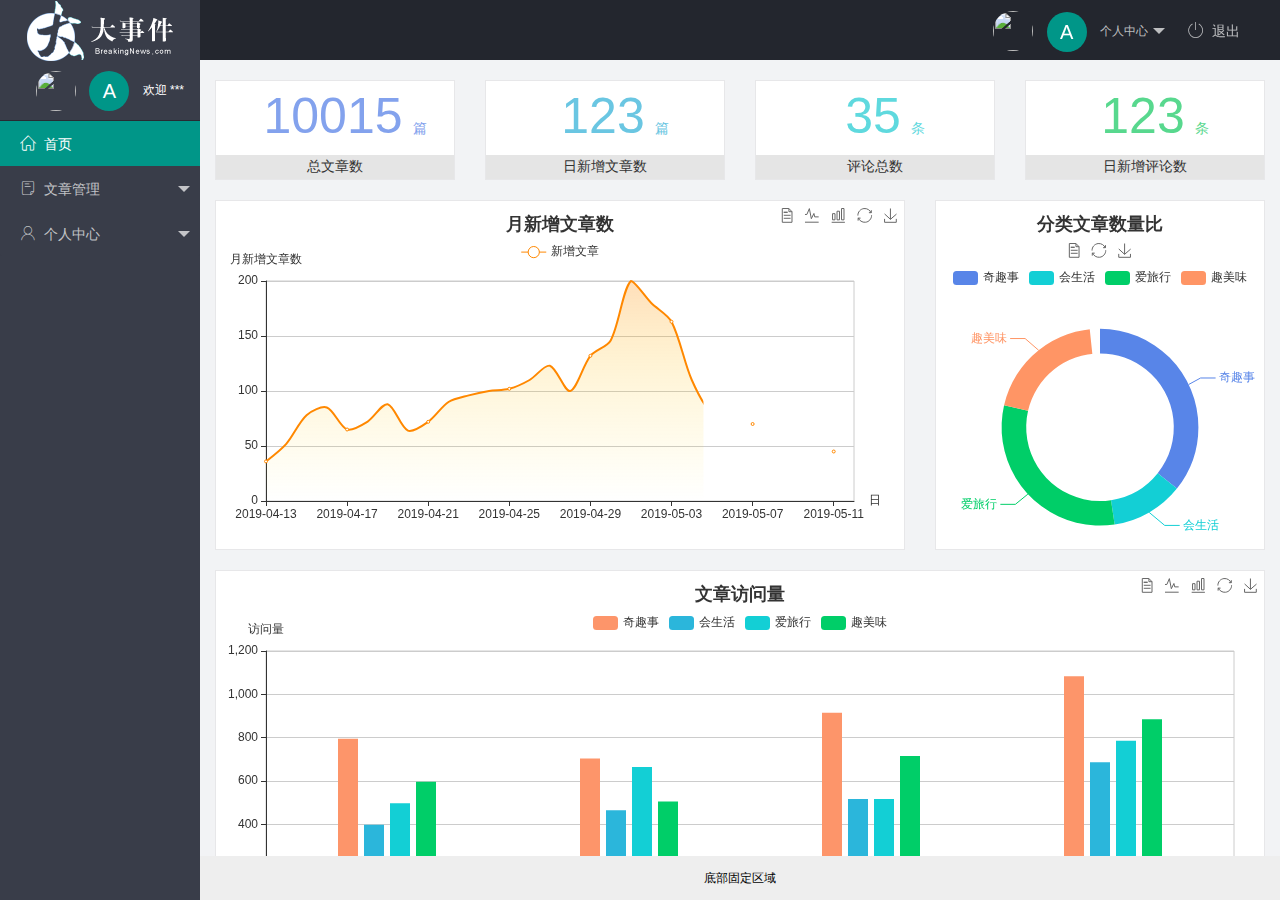
==== commit d83bd9fc: "创建了用户修改信息头像功能" ====
--- a/index.html
+++ b/index.html
@@ -28,9 +28,9 @@
                         个人中心
                     </a>
                     <dl class="layui-nav-child">
-                        <dd><a href="">基本资料</a></dd>
-                        <dd><a href="">更换头像</a></dd>
-                        <dd><a href="">重置密码</a></dd>
+                        <dd><a href="/user/user_info.html" target="fm">基本资料</a></dd>
+                        <dd><a href="/user/user_avater.html" target="fm">更换头像</a></dd>
+                        <dd><a href="/user/user_pwd.html" target="fm">重置密码</a></dd>
                     </dl>
                 </li>
                 <li class="layui-nav-item" lay-header-event="menuRight" lay-unselect>
@@ -63,9 +63,12 @@
                     <li class="layui-nav-item">
                         <a href="javascript:;"><span class="iconfont icon-user"></span>个人中心</a>
                         <dl class="layui-nav-child">
-                            <dd><a href="javascript:;"><i class="layui-icon layui-icon-app"></i>基本资料</a></dd>
-                            <dd><a href="javascript:;"><i class="layui-icon layui-icon-app"></i>更换头像</a></dd>
-                            <dd><a href="javascript:;"><i class="layui-icon layui-icon-app"></i>重置密码</a></dd>
+                            <dd><a href="/user/user_info.html" target="fm"><i
+                                        class="layui-icon layui-icon-app"></i>基本资料</a></dd>
+                            <dd><a href="/user/user_avater.html" target="fm"><i
+                                        class="layui-icon layui-icon-app"></i>更换头像</a></dd>
+                            <dd><a href="/user/user_pwd.html" target="fm"><i
+                                        class="layui-icon layui-icon-app"></i>重置密码</a></dd>
                         </dl>
                     </li>
                 </ul>
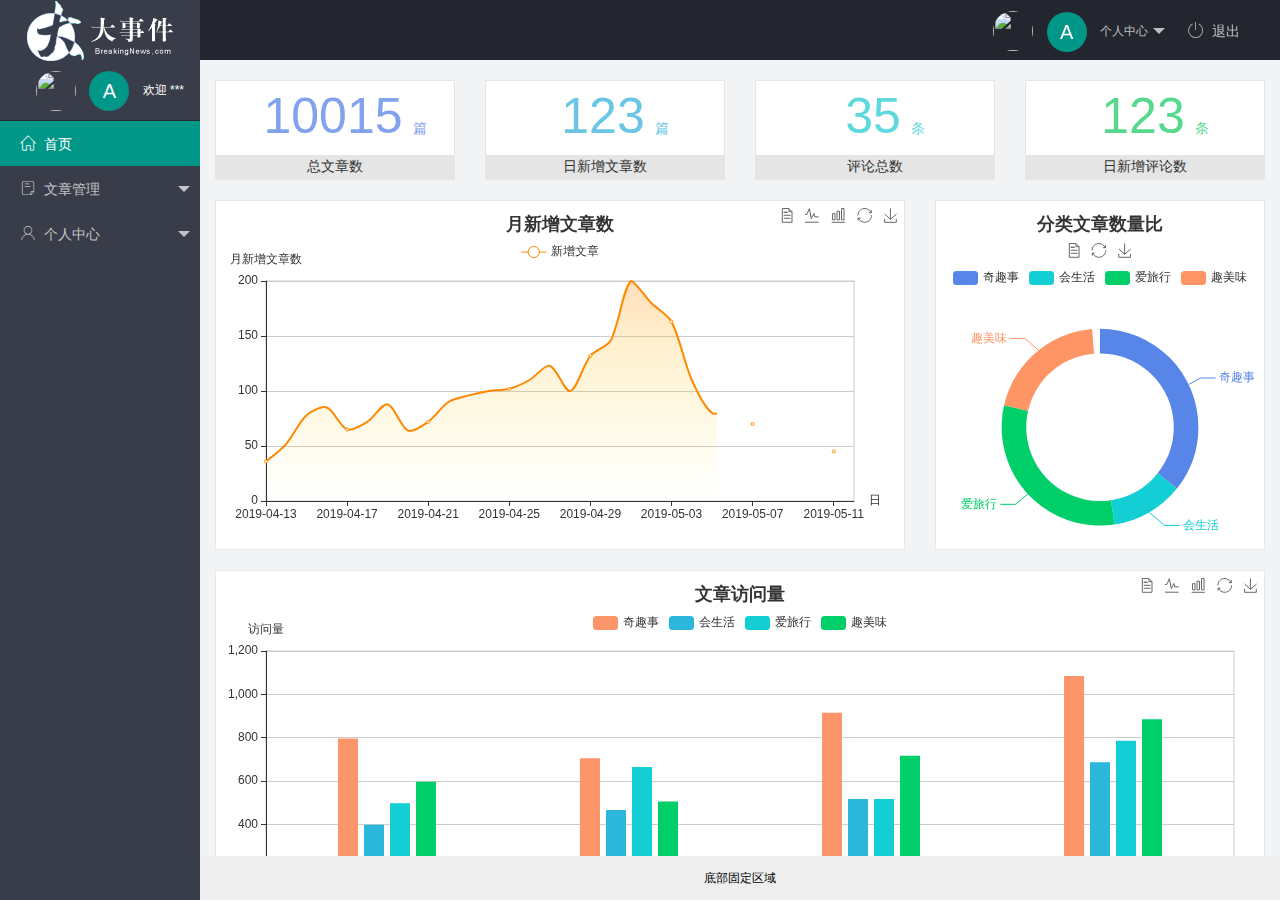
==== commit 89bbb887: "新增了文章管理功能" ====
--- a/index.html
+++ b/index.html
@@ -55,9 +55,12 @@
                     <li class="layui-nav-item">
                         <a class="" href="javascript:;"><span class="iconfont icon-16"></span>文章管理</a>
                         <dl class="layui-nav-child">
-                            <dd><a href="javascript:;"><i class="layui-icon layui-icon-app"></i>文章类别</a></dd>
-                            <dd><a href="javascript:;"><i class="layui-icon layui-icon-app"></i>文章列表</a></dd>
-                            <dd><a href="javascript:;"><i class="layui-icon layui-icon-app"></i>发布文章</a></dd>
+                            <dd><a href="/article/article.html" target="fm"><i
+                                        class="layui-icon layui-icon-app"></i>文章类别</a></dd>
+                            <dd id="change"><a href="/article/art_list.html" target="fm"><i
+                                        class="layui-icon layui-icon-app"></i>文章列表</a></dd>
+                            <dd><a href="/article/art_pub.html" target="fm"><i
+                                        class="layui-icon layui-icon-app"></i>发布文章</a></dd>
                         </dl>
                     </li>
                     <li class="layui-nav-item">
